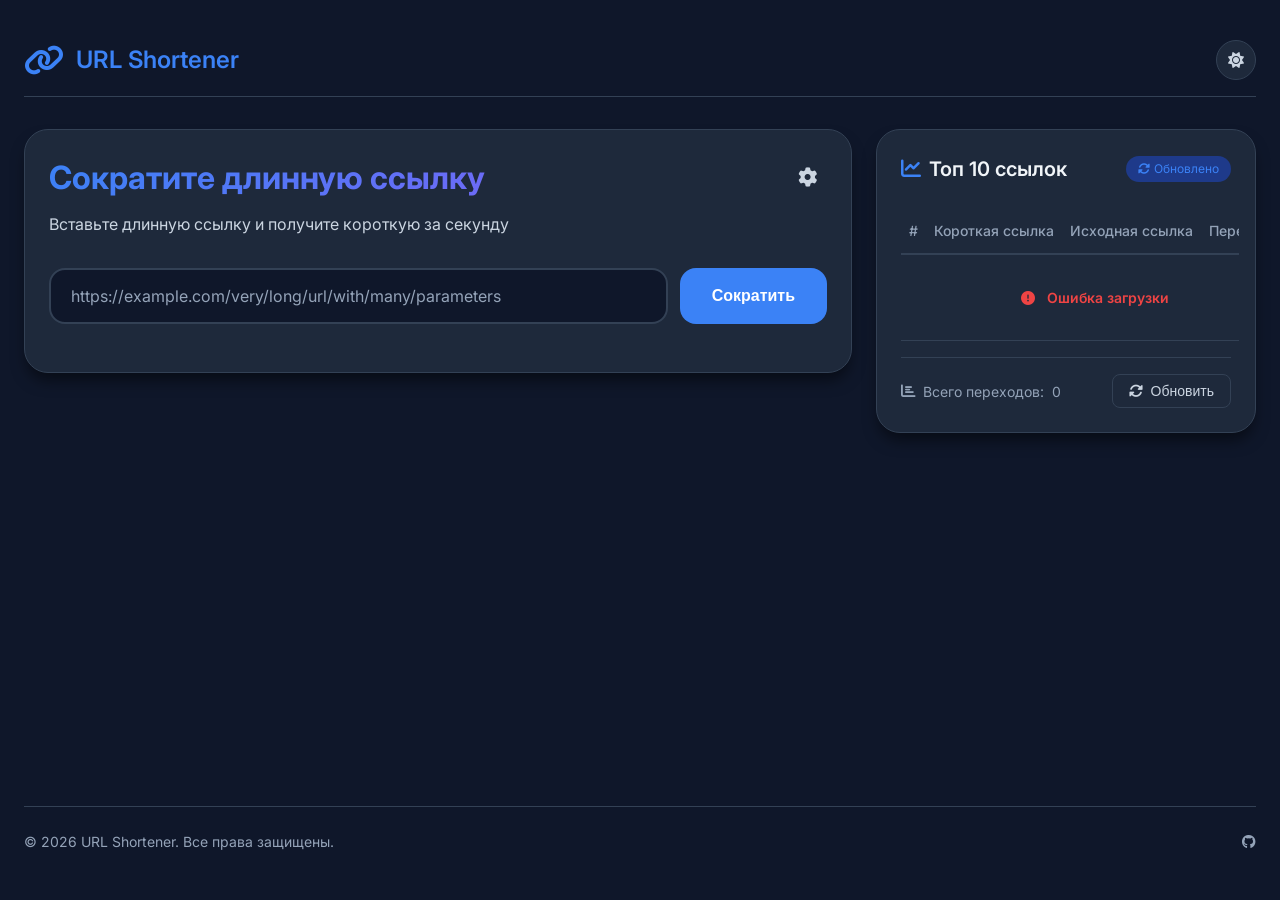
==== frontend/index.html @ e5d87879 "🛠️ The frontend has been added, and it has also been added to docker-compose to run both the fronten" ====
<!DOCTYPE html>
<html lang="ru">
<head>
    <meta charset="UTF-8">
    <meta name="viewport" content="width=device-width, initial-scale=1.0">
    <title>URL-Shortener | Сервис сокращения ссылок</title>
    <link rel="preconnect" href="https://fonts.googleapis.com">
    <link rel="preconnect" href="https://fonts.gstatic.com" crossorigin>
    <link href="https://fonts.googleapis.com/css2?family=Inter:ital,opsz,wght@0,14..32,100..900;1,14..32,100..900&display=swap" rel="stylesheet">
    <link rel="stylesheet" href="https://cdnjs.cloudflare.com/ajax/libs/font-awesome/6.7.2/css/all.min.css">
    <link rel="stylesheet" href="css/style.css">
</head>
<body>
    <div class="container">
        <!-- Header -->
        <header class="header">
            <div class="logo">
                <i class="fas fa-link"></i>
                <span>URL Shortener</span>
            </div>
            <div class="theme-toggle">
                <i class="fas fa-moon"></i>
            </div>
        </header>

        <!-- Main Content -->
        <main class="main">
            <!-- Левая колонка - форма -->
            <div class="left-column">
                <div class="card form-card">
                    <div class="form-header">
                        <h1 class="title">Сократите длинную ссылку</h1>
                        <!-- Кнопка настроек в заголовке -->
                        <button type="button" id="toggleAdvancedBtn" class="settings-icon-btn" title="Дополнительные настройки">
                            <i class="fas fa-cog"></i>
                        </button>
                    </div>
                    
                    <p class="subtitle">Вставьте длинную ссылку и получите короткую за секунду</p>
                    
                    <form id="shortenForm">
                        <div class="input-group">
                            <input 
                                type="url" 
                                id="urlInput" 
                                placeholder="https://example.com/very/long/url/with/many/parameters"
                                required
                            >
                            <button type="submit" id="shortenBtn">
                                <span class="btn-text">Сократить</span>
                                <span class="btn-loader" style="display: none;">
                                    <i class="fas fa-circle-notch fa-spin"></i>
                                </span>
                            </button>
                        </div>

                        <!-- Дополнительные настройки slug (скрыты по умолчанию) -->
                        <div class="advanced-settings" id="advancedSettings" style="display: none;">
                            <div class="slug-settings">
                                <div class="slug-option">
                                    <label for="customSlug">
                                        <i class="fas fa-pencil-alt"></i> Свой вариант ссылки
                                    </label>
                                    <input 
                                        type="text" 
                                        id="customSlug" 
                                        placeholder="например: my-link"
                                        minlength="3"
                                        pattern="[a-zA-Z0-9_-]+"
                                        title="Только латинские буквы, цифры, дефис и подчеркивание"
                                    >
                                    <small class="slug-hint">Минимум 3 символа, только латинские буквы, цифры, дефис и подчеркивание</small>
                                </div>

                                <div class="slug-option">
                                    <label for="slugLength">
                                        <i class="fas fa-ruler"></i> Длина автоматической ссылки
                                    </label>
                                    <div class="length-control">
                                        <input 
                                            type="range" 
                                            id="slugLength" 
                                            min="3" 
                                            max="10" 
                                            value="6"
                                            class="length-slider"
                                        >
                                        <span class="length-value" id="lengthValue">6</span>
                                    </div>
                                    <small class="slug-hint">От 3 до 10 символов</small>
                                </div>
                            </div>
                        </div>
                    </form>

                    <!-- Результат -->
                    <div class="result-card" id="resultCard" style="display: none;">
                        <div class="result-header">
                            <i class="fas fa-check-circle"></i>
                            <span>Готово! Ваша короткая ссылка:</span>
                        </div>
                        <div class="result-content">
                            <div class="short-url-container">
                                <input type="text" id="shortUrl" readonly value="">
                                <button class="copy-btn" id="copyBtn" onclick="copyToClipboard()">
                                    <i class="fas fa-copy"></i>
                                </button>
                            </div>
                            <div class="original-url" id="originalUrl">
                                https://example.com/very/long/urls
                            </div>
                        </div>
                    </div>

                    <!-- Статистика по ссылке (появляется после создания) -->
                    <div class="stats-mini" id="statsMini" style="display: none;">
                        <div class="stat-item">
                            <i class="fas fa-eye"></i>
                            <span class="stat-label">Переходов:</span>
                            <span class="stat-value" id="clickCount">0</span>
                        </div>
                        <div class="stat-item">
                            <i class="fas fa-calendar"></i>
                            <span class="stat-label">Создана:</span>
                            <span class="stat-value" id="createdDate">сегодня</span>
                        </div>
                    </div>
                </div>
            </div>

            <!-- Правая колонка - топ ссылок -->
            <div class="right-column">
                <div class="card top-card">
                    <div class="card-header">
                        <h2><i class="fas fa-chart-line"></i> Топ 10 ссылок</h2>
                        <span class="update-badge" id="updateBadge">
                            <i class="fas fa-sync-alt"></i> Обновлено
                        </span>
                    </div>
                    
                    <div class="table-container">
                        <table class="top-table" id="topLinksTable">
                            <thead>
                                <tr>
                                    <th>#</th>
                                    <th>Короткая ссылка</th>
                                    <th>Исходная ссылка</th>
                                    <th>Переходы</th>
                                </tr>
                            </thead>
                            <tbody id="tableBody">
                                <!-- Данные будут загружаться через JS -->
                                <tr class="loading-row">
                                    <td colspan="4" class="loading-message">
                                        <i class="fas fa-spinner fa-spin"></i> Загрузка...
                                    </td>
                                </tr>
                            </tbody>
                        </table>
                    </div>
                    
                    <div class="card-footer">
                        <span class="total-clicks" id="totalClicks">
                            <i class="fas fa-chart-bar"></i> Всего переходов: <span id="totalClicksValue">0</span>
                        </span>
                        <button class="refresh-btn" id="refreshBtn">
                            <i class="fas fa-sync-alt"></i> Обновить
                        </button>
                    </div>
                </div>
            </div>
        </main>

        <!-- Footer -->
        <footer class="footer">
            <p>© 2026 URL Shortener. Все права защищены.</p>
            <div class="footer-links">
                <a href="https://github.com/kite-house/URL-Shortener"><i class="fab fa-github"></i></a>
            </div>
        </footer>
    </div>

    <div class="toast-container" id="toastContainer"></div>

    <!-- Сначала подключаем API, потом UI -->
    <script src="js/api.js"></script>
    <script src="js/ui.js"></script>
</body>
</html>
---- frontend/css/style.css ----
* {
    margin: 0;
    padding: 0;
    box-sizing: border-box;
}

:root {
    /* Светлая тема (по умолчанию) */
    --bg-primary: #f8fafc;
    --bg-secondary: #ffffff;
    --bg-card: #ffffff;
    --bg-color: #ffffff; /* Добавлен для совместимости */
    --card-bg: #ffffff; /* Добавлен для совместимости */
    --text-primary: #0f172a;
    --text-secondary: #475569;
    --text-muted: #64748b;
    --border-color: #e2e8f0;
    --accent-color: #3b82f6;
    --accent-hover: #2563eb;
    --accent-light: #dbeafe;
    --success-color: #10b981;
    --success-light: #d1fae5;
    --danger-color: #ef4444;
    --danger-light: #fee2e2;
    --hover-color: #f1f5f9; /* Добавлен для совместимости */
    --shadow-sm: 0 1px 2px 0 rgb(0 0 0 / 0.05);
    --shadow-md: 0 4px 6px -1px rgb(0 0 0 / 0.1);
    --shadow-lg: 0 10px 15px -3px rgb(0 0 0 / 0.1);
    --shadow-xl: 0 20px 25px -5px rgb(0 0 0 / 0.1);
    --font-family: 'Inter', -apple-system, BlinkMacSystemFont, 'Segoe UI', Roboto, sans-serif;
}

.dark-theme {
    --bg-primary: #0f172a;
    --bg-secondary: #1e293b;
    --bg-card: #1e293b;
    --bg-color: #1e293b; /* Добавлен для совместимости */
    --card-bg: #1e293b; /* Добавлен для совместимости */
    --text-primary: #f1f5f9;
    --text-secondary: #cbd5e1;
    --text-muted: #94a3b8;
    --border-color: #334155;
    --accent-color: #3b82f6;
    --accent-hover: #60a5fa;
    --accent-light: #1e3a8a;
    --hover-color: #2d3a4f; /* Добавлен для совместимости */
    --shadow-lg: 0 10px 15px -3px rgb(0 0 0 / 0.5);
}

body {
    font-family: var(--font-family);
    background-color: var(--bg-primary);
    color: var(--text-primary);
    line-height: 1.5;
    transition: background-color 0.3s, color 0.3s;
    min-height: 100vh;
    display: flex;
    flex-direction: column;
}

.container {
    max-width: 1400px;
    margin: 0 auto;
    padding: 1.5rem;
    width: 100%;
    flex: 1;
    display: flex;
    flex-direction: column;
}

/* Header */
.header {
    display: flex;
    justify-content: space-between;
    align-items: center;
    padding: 1rem 0;
    margin-bottom: 2rem;
    border-bottom: 1px solid var(--border-color);
}

.logo {
    display: flex;
    align-items: center;
    gap: 0.75rem;
    font-size: 1.5rem;
    font-weight: 600;
    color: var(--accent-color);
}

.logo i {
    font-size: 2rem;
}

.theme-toggle {
    width: 40px;
    height: 40px;
    display: flex;
    align-items: center;
    justify-content: center;
    background: var(--bg-card);
    border: 1px solid var(--border-color);
    border-radius: 50%;
    cursor: pointer;
    transition: all 0.3s;
    color: var(--text-secondary);
}

.theme-toggle:hover {
    background: var(--accent-light);
    color: var(--accent-color);
    transform: rotate(15deg);
}

/* Main Layout */
.main {
    display: grid;
    grid-template-columns: 1fr 380px;
    gap: 1.5rem;
    flex: 1;
}

/* Cards */
.card {
    background: var(--bg-card);
    border: 1px solid var(--border-color);
    border-radius: 24px;
    padding: 1.5rem;
    box-shadow: var(--shadow-lg);
    transition: transform 0.3s, box-shadow 0.3s;
}

.card:hover {
    box-shadow: var(--shadow-xl);
}

/* Form Card */
.form-card {
    height: fit-content;
}

.form-header {
    display: flex;
    align-items: center;
    justify-content: space-between;
    margin-bottom: 10px;
}

.title {
    font-size: 2rem;
    font-weight: 700;
    margin-bottom: 0.5rem;
    background: linear-gradient(135deg, var(--accent-color), #8b5cf6);
    -webkit-background-clip: text;
    -webkit-text-fill-color: transparent;
    background-clip: text;
}

.form-header .title {
    margin-bottom: 0;
    flex: 1;
}

.subtitle {
    color: var(--text-secondary);
    margin-bottom: 2rem;
    font-size: 1rem;
}

/* Input Group */
.input-group {
    display: flex;
    gap: 0.75rem;
    margin-bottom: 1.5rem;
    flex-wrap: wrap;
}

.input-group input {
    flex: 1;
    min-width: 250px;
    padding: 1rem 1.25rem;
    border: 2px solid var(--border-color);
    border-radius: 16px;
    font-size: 1rem;
    font-family: inherit;
    background: var(--bg-primary);
    color: var(--text-primary);
    transition: all 0.3s;
}

.input-group input:focus {
    outline: none;
    border-color: var(--accent-color);
    box-shadow: 0 0 0 4px var(--accent-light);
}

.input-group input::placeholder {
    color: var(--text-muted);
}

#shortenBtn {
    padding: 1rem 2rem;
    background: var(--accent-color);
    color: white;
    border: none;
    border-radius: 16px;
    font-size: 1rem;
    font-weight: 600;
    cursor: pointer;
    transition: all 0.3s;
    display: flex;
    align-items: center;
    justify-content: center;
    gap: 0.5rem;
    min-width: 140px;
    position: relative;
    overflow: hidden;
}

#shortenBtn:hover {
    background: var(--accent-hover);
    transform: translateY(-2px);
    box-shadow: var(--shadow-md);
}

#shortenBtn:active {
    transform: translateY(0);
}

#shortenBtn:disabled {
    opacity: 0.7;
    cursor: not-allowed;
}

/* Result Card */
.result-card {
    margin-top: 1.5rem;
    padding: 1.5rem;
    background: var(--accent-light);
    border-radius: 20px;
    animation: slideDown 0.5s ease;
}

.result-header {
    display: flex;
    align-items: center;
    gap: 0.5rem;
    color: var(--success-color);
    font-weight: 500;
    margin-bottom: 1rem;
}

.result-header i {
    font-size: 1.25rem;
}

.short-url-container {
    display: flex;
    align-items: center;
    background: var(--bg-card);
    border-radius: 12px;
    border: 1px solid var(--border-color);
    overflow: hidden;
    margin-bottom: 0.75rem;
}

.short-url-container input {
    flex: 1;
    padding: 0.75rem 1rem;
    border: none;
    background: transparent;
    color: var(--text-primary);
    font-size: 1rem;
    font-family: inherit;
}

.short-url-container input:focus {
    outline: none;
}

.copy-btn {
    padding: 0.75rem 1.25rem;
    background: transparent;
    border: none;
    border-left: 1px solid var(--border-color);
    cursor: pointer;
    color: var(--accent-color);
    transition: all 0.3s;
}

.copy-btn:hover {
    background: var(--accent-color);
    color: white;
}

.original-url {
    font-size: 0.875rem;
    color: var(--text-muted);
    white-space: nowrap;
    overflow: hidden;
    text-overflow: ellipsis;
    padding: 0.5rem;
}

/* Mini Stats */
.stats-mini {
    display: flex;
    gap: 1.5rem;
    margin-top: 1rem;
    padding-top: 1rem;
    border-top: 1px solid var(--border-color);
}

.stat-item {
    display: flex;
    align-items: center;
    gap: 0.5rem;
    color: var(--text-secondary);
    font-size: 0.875rem;
}

.stat-item i {
    color: var(--accent-color);
}

.stat-value {
    font-weight: 600;
    color: var(--text-primary);
}

/* Top Card */
.top-card {
    position: sticky;
    top: 1.5rem;
    height: fit-content;
}

.card-header {
    display: flex;
    justify-content: space-between;
    align-items: center;
    margin-bottom: 1.5rem;
}

.card-header h2 {
    font-size: 1.25rem;
    font-weight: 600;
    display: flex;
    align-items: center;
    gap: 0.5rem;
    color: var(--text-primary);
}

.card-header h2 i {
    color: var(--accent-color);
}

.update-badge {
    font-size: 0.75rem;
    padding: 0.25rem 0.75rem;
    background: var(--accent-light);
    color: var(--accent-color);
    border-radius: 999px;
    display: flex;
    align-items: center;
    gap: 0.25rem;
}

/* Table */
.table-container {
    overflow-x: auto;
    margin: 0 -0.5rem;
    padding: 0 0.5rem;
}

.top-table {
    width: 100%;
    border-collapse: collapse;
    font-size: 0.875rem;
}

.top-table th {
    text-align: left;
    padding: 0.75rem 0.5rem;
    color: var(--text-muted);
    font-weight: 500;
    border-bottom: 2px solid var(--border-color);
    white-space: nowrap;
}

.top-table td {
    padding: 0.75rem 0.5rem;
    border-bottom: 1px solid var(--border-color);
    color: var(--text-secondary);
    white-space: nowrap;
}

.top-table tr:hover td {
    background: var(--bg-primary);
}

.top-table td:first-child {
    font-weight: 600;
    color: var(--accent-color);
}

.top-table td:nth-child(2) {
    max-width: 120px;
    overflow: hidden;
    text-overflow: ellipsis;
}

.top-table td:nth-child(3) {
    max-width: 150px;
    overflow: hidden;
    text-overflow: ellipsis;
}

.top-table td:last-child {
    font-weight: 600;
    text-align: center;
}

/* Card Footer */
.card-footer {
    display: flex;
    justify-content: space-between;
    align-items: center;
    margin-top: 1rem;
    padding-top: 1rem;
    border-top: 1px solid var(--border-color);
}

.total-clicks {
    font-size: 0.875rem;
    color: var(--text-muted);
    display: flex;
    align-items: center;
    gap: 0.5rem;
}

.refresh-btn {
    padding: 0.5rem 1rem;
    background: transparent;
    border: 1px solid var(--border-color);
    border-radius: 8px;
    color: var(--text-secondary);
    cursor: pointer;
    transition: all 0.3s;
    display: flex;
    align-items: center;
    gap: 0.5rem;
    font-size: 0.875rem;
}

.refresh-btn:hover {
    background: var(--accent-light);
    color: var(--accent-color);
    border-color: var(--accent-color);
}

/* Footer */
.footer {
    margin-top: 3rem;
    padding: 1.5rem 0;
    border-top: 1px solid var(--border-color);
    display: flex;
    justify-content: space-between;
    align-items: center;
    color: var(--text-muted);
    font-size: 0.875rem;
}

.footer-links {
    display: flex;
    gap: 1.5rem;
}

.footer-links a {
    color: var(--text-muted);
    transition: color 0.3s;
}

.footer-links a:hover {
    color: var(--accent-color);
}

/* Toast Notifications */
.toast-container {
    position: fixed;
    bottom: 2rem;
    right: 2rem;
    z-index: 1000;
    display: flex;
    flex-direction: column;
    gap: 0.75rem;
}

.toast {
    padding: 1rem 1.5rem;
    background: var(--bg-card);
    border-left: 4px solid var(--success-color);
    border-radius: 12px;
    box-shadow: var(--shadow-lg);
    display: flex;
    align-items: center;
    gap: 1rem;
    animation: slideIn 0.3s ease;
    color: var(--text-primary);
    border: 1px solid var(--border-color);
}

.toast.error {
    border-left-color: var(--danger-color);
}

.toast i {
    font-size: 1.25rem;
}

.toast.success i {
    color: var(--success-color);
}

.toast.error i {
    color: var(--danger-color);
}

/* Loading States */
.loading-message {
    text-align: center;
    padding: 2rem !important;
    color: var(--text-muted);
}

.loading-message i {
    margin-right: 0.5rem;
}

/* Кнопка настроек в виде иконки сбоку */
.settings-icon-btn {
    background: none;
    border: none;
    color: var(--text-secondary);
    font-size: 1.2rem;
    cursor: pointer;
    padding: 8px;
    border-radius: 50%;
    width: 40px;
    height: 40px;
    display: flex;
    align-items: center;
    justify-content: center;
    transition: all 0.3s ease;
    margin-left: 10px;
    -webkit-appearance: none;
    -moz-appearance: none;
    appearance: none;
}

.settings-icon-btn:hover {
    background: var(--hover-color);
    color: var(--accent-color);
    transform: rotate(30deg);
}

.settings-icon-btn.active {
    color: var(--accent-color);
    background: var(--hover-color);
}

.settings-icon-btn i {
    transition: transform 0.3s ease;
}

/* Стили для дополнительных настроек */
.slug-settings {
    padding: 15px;
    background: var(--card-bg);
    border-radius: 12px;
    border: 1px solid var(--border-color);
    margin-top: 15px;
}

.slug-option {
    margin-bottom: 15px;
}

.slug-option:last-child {
    margin-bottom: 0;
}

.slug-option label {
    display: block;
    margin-bottom: 8px;
    color: var(--text-secondary);
    font-size: 0.9rem;
}

.slug-option label i {
    margin-right: 6px;
    color: var(--accent-color);
}

.slug-option input[type="text"] {
    width: 100%;
    padding: 10px 12px;
    border: 2px solid var(--border-color);
    border-radius: 8px;
    background: var(--bg-color);
    color: var(--text-primary);
    font-size: 0.95rem;
    transition: all 0.3s ease;
    -webkit-appearance: none;
    -moz-appearance: none;
    appearance: none;
}

.slug-option input[type="text"]:focus {
    border-color: var(--accent-color);
    outline: none;
}

.slug-option input[type="text"].invalid {
    border-color: var(--danger-color);
}

.length-control {
    display: flex;
    align-items: center;
    gap: 15px;
}

.length-slider {
    flex: 1;
    height: 6px;
    -webkit-appearance: none;
    -moz-appearance: none;
    appearance: none;
    background: var(--border-color);
    border-radius: 3px;
    outline: none;
}

.length-slider::-webkit-slider-thumb {
    -webkit-appearance: none;
    appearance: none;
    width: 18px;
    height: 18px;
    background: var(--accent-color);
    border-radius: 50%;
    cursor: pointer;
    transition: all 0.2s ease;
}

.length-slider::-moz-range-thumb {
    width: 18px;
    height: 18px;
    background: var(--accent-color);
    border-radius: 50%;
    cursor: pointer;
    transition: all 0.2s ease;
    border: none;
}

.length-slider::-webkit-slider-thumb:hover {
    transform: scale(1.2);
}

.length-slider::-moz-range-thumb:hover {
    transform: scale(1.2);
}

.length-value {
    min-width: 30px;
    text-align: center;
    font-weight: 600;
    color: var(--accent-color);
    background: var(--bg-color);
    padding: 4px 8px;
    border-radius: 6px;
    border: 1px solid var(--border-color);
}

.slug-hint {
    display: block;
    margin-top: 5px;
    color: var(--text-secondary);
    font-size: 0.8rem;
    opacity: 0.8;
}

/* Стили для заблокированного слайдера */
.length-slider.disabled {
    opacity: 0.5;
    cursor: not-allowed;
    pointer-events: none;
}

.length-slider.disabled::-webkit-slider-thumb {
    cursor: not-allowed;
    background: var(--text-secondary);
}

.length-slider.disabled::-moz-range-thumb {
    cursor: not-allowed;
    background: var(--text-secondary);
}

.length-value.disabled {
    opacity: 0.5;
    background: var(--border-color);
    color: var(--text-secondary);
}

/* Анимация для появления настроек */
.advanced-settings {
    animation: slideDown 0.3s ease;
}

@keyframes slideDown {
    from {
        opacity: 0;
        transform: translateY(-10px);
    }
    to {
        opacity: 1;
        transform: translateY(0);
    }
}

@keyframes slideIn {
    from {
        opacity: 0;
        transform: translateX(100px);
    }
    to {
        opacity: 1;
        transform: translateX(0);
    }
}

/* Responsive Design */
@media (max-width: 968px) {
    .main {
        grid-template-columns: 1fr;
    }
    
    .right-column {
        order: -1;
    }
    
    .top-card {
        position: static;
    }
    
    .title {
        font-size: 1.75rem;
    }
}

@media (max-width: 640px) {
    .container {
        padding: 1rem;
    }
    
    .input-group {
        flex-direction: column;
    }
    
    #shortenBtn {
        width: 100%;
    }
    
    .stats-mini {
        flex-direction: column;
        gap: 0.75rem;
    }
    
    .footer {
        flex-direction: column;
        gap: 1rem;
        text-align: center;
    }
    
    .slug-settings {
        padding: 12px;
    }
    
    .length-control {
        flex-wrap: wrap;
    }
    
    .length-slider {
        width: 100%;
    }
    
    .settings-icon-btn {
        width: 36px;
        height: 36px;
        font-size: 1rem;
    }
}
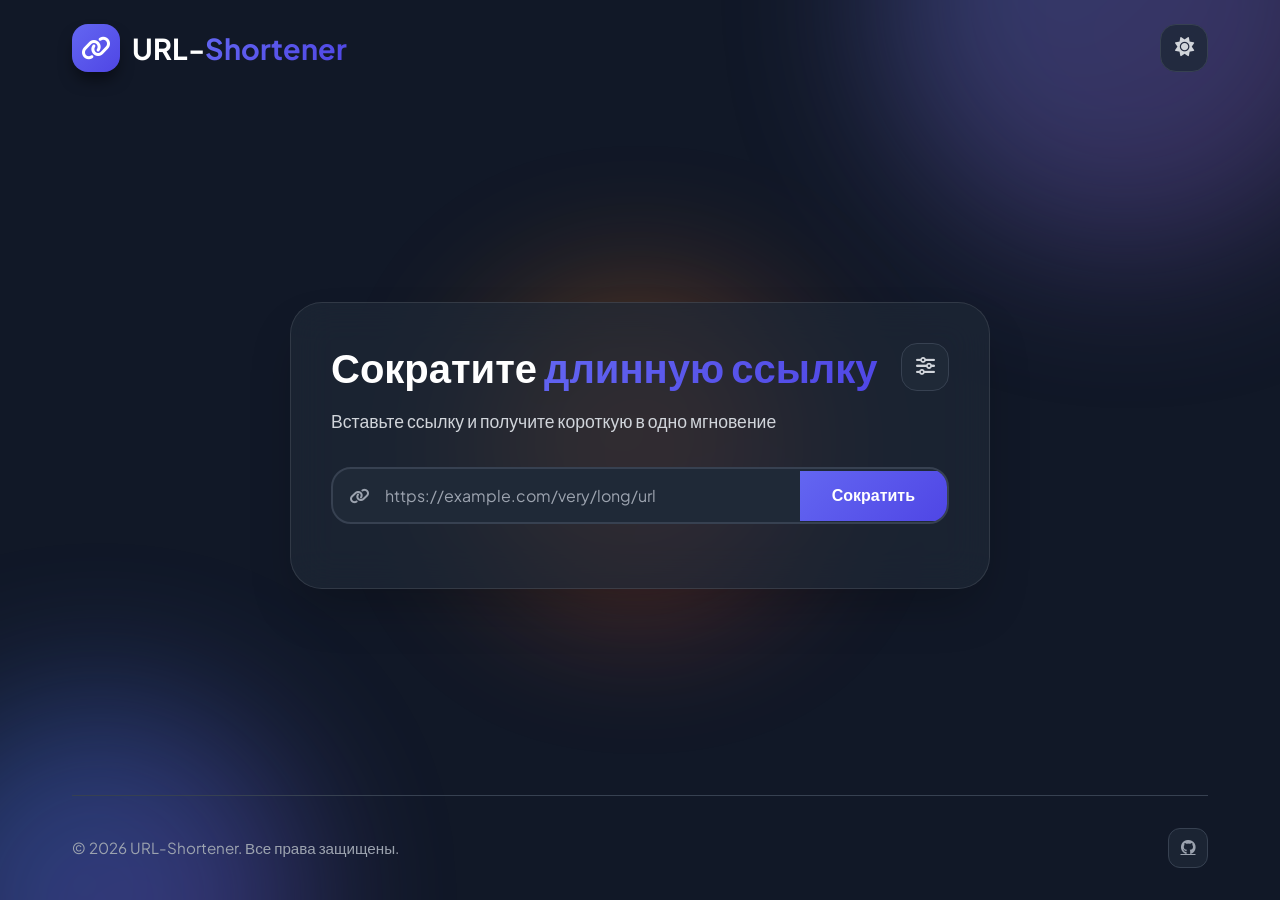
==== commit c8b71f58: "👨‍🎨 Full frontend redesign" ====
--- a/frontend/index.html
+++ b/frontend/index.html
@@ -6,17 +6,26 @@
     <title>URL-Shortener | Сервис сокращения ссылок</title>
     <link rel="preconnect" href="https://fonts.googleapis.com">
     <link rel="preconnect" href="https://fonts.gstatic.com" crossorigin>
-    <link href="https://fonts.googleapis.com/css2?family=Inter:ital,opsz,wght@0,14..32,100..900;1,14..32,100..900&display=swap" rel="stylesheet">
+    <link href="https://fonts.googleapis.com/css2?family=Plus+Jakarta+Sans:wght@300;400;500;600;700;800&display=swap" rel="stylesheet">
     <link rel="stylesheet" href="https://cdnjs.cloudflare.com/ajax/libs/font-awesome/6.7.2/css/all.min.css">
     <link rel="stylesheet" href="css/style.css">
 </head>
 <body>
-    <div class="container">
+    <!-- Анимированный фон -->
+    <div class="gradient-bg">
+        <div class="gradient-orb orb-1"></div>
+        <div class="gradient-orb orb-2"></div>
+        <div class="gradient-orb orb-3"></div>
+    </div>
+
+    <div class="wrapper">
         <!-- Header -->
         <header class="header">
             <div class="logo">
-                <i class="fas fa-link"></i>
-                <span>URL Shortener</span>
+                <div class="logo-icon">
+                    <i class="fas fa-link"></i>
+                </div>
+                <span class="logo-text">URL-<span class="logo-highlight">Shortener</span></span>
             </div>
             <div class="theme-toggle">
                 <i class="fas fa-moon"></i>
@@ -24,70 +33,86 @@
         </header>
 
         <!-- Main Content -->
-        <main class="main">
-            <!-- Левая колонка - форма -->
-            <div class="left-column">
-                <div class="card form-card">
+        <main class="main-centered">
+            <div class="content-wrapper">
+                <div class="card form-card glass-effect">
                     <div class="form-header">
-                        <h1 class="title">Сократите длинную ссылку</h1>
-                        <!-- Кнопка настроек в заголовке -->
-                        <button type="button" id="toggleAdvancedBtn" class="settings-icon-btn" title="Дополнительные настройки">
-                            <i class="fas fa-cog"></i>
+                        <h1 class="title">
+                            Сократите <span class="title-gradient">длинную ссылку</span>
+                        </h1>
+                        <!-- Кнопка настроек -->
+                        <button type="button" id="toggleAdvancedBtn" class="settings-btn" title="Дополнительные настройки">
+                            <i class="fas fa-sliders-h"></i>
                         </button>
                     </div>
                     
-                    <p class="subtitle">Вставьте длинную ссылку и получите короткую за секунду</p>
+                    <p class="subtitle">Вставьте ссылку и получите короткую в одно мгновение</p>
                     
                     <form id="shortenForm">
-                        <div class="input-group">
-                            <input 
-                                type="url" 
-                                id="urlInput" 
-                                placeholder="https://example.com/very/long/url/with/many/parameters"
-                                required
-                            >
-                            <button type="submit" id="shortenBtn">
-                                <span class="btn-text">Сократить</span>
-                                <span class="btn-loader" style="display: none;">
-                                    <i class="fas fa-circle-notch fa-spin"></i>
-                                </span>
-                            </button>
+                        <div class="input-wrapper">
+                            <div class="input-group">
+                                <i class="fas fa-link input-icon"></i>
+                                <input 
+                                    type="url" 
+                                    id="urlInput" 
+                                    placeholder="https://example.com/very/long/url"
+                                    required
+                                >
+                                <button type="submit" id="shortenBtn" class="btn-primary">
+                                    <span class="btn-text">Сократить</span>
+                                    <span class="btn-loader" style="display: none;">
+                                        <i class="fas fa-circle-notch fa-spin"></i>
+                                    </span>
+                                </button>
+                            </div>
                         </div>
 
-                        <!-- Дополнительные настройки slug (скрыты по умолчанию) -->
+                        <!-- Дополнительные настройки -->
                         <div class="advanced-settings" id="advancedSettings" style="display: none;">
-                            <div class="slug-settings">
-                                <div class="slug-option">
-                                    <label for="customSlug">
-                                        <i class="fas fa-pencil-alt"></i> Свой вариант ссылки
-                                    </label>
-                                    <input 
-                                        type="text" 
-                                        id="customSlug" 
-                                        placeholder="например: my-link"
-                                        minlength="3"
-                                        pattern="[a-zA-Z0-9_-]+"
-                                        title="Только латинские буквы, цифры, дефис и подчеркивание"
-                                    >
-                                    <small class="slug-hint">Минимум 3 символа, только латинские буквы, цифры, дефис и подчеркивание</small>
+                            <div class="settings-panel">
+                                <div class="settings-header">
+                                    <i class="fas fa-cog"></i>
+                                    <span>Дополнительные параметры</span>
                                 </div>
+                                <div class="settings-content">
+                                    <div class="setting-item">
+                                        <label for="customSlug" class="setting-label">
+                                            <i class="fas fa-pencil-alt"></i>
+                                            <span>Свой вариант ссылки</span>
+                                        </label>
+                                        <div class="setting-input-wrapper">
+                                            <span class="input-prefix">/</span>
+                                            <input 
+                                                type="text" 
+                                                id="customSlug" 
+                                                placeholder="my-custom-link"
+                                                class="setting-input"
+                                            >
+                                        </div>
+                                        <small class="setting-hint">Только латинские буквы, цифры, дефис и подчеркивание</small>
+                                    </div>
 
-                                <div class="slug-option">
-                                    <label for="slugLength">
-                                        <i class="fas fa-ruler"></i> Длина автоматической ссылки
-                                    </label>
-                                    <div class="length-control">
-                                        <input 
-                                            type="range" 
-                                            id="slugLength" 
-                                            min="3" 
-                                            max="10" 
-                                            value="6"
-                                            class="length-slider"
-                                        >
-                                        <span class="length-value" id="lengthValue">6</span>
+                                    <div class="setting-item">
+                                        <label for="slugLength" class="setting-label">
+                                            <i class="fas fa-ruler"></i>
+                                            <span>Длина ссылки: <span id="lengthValue">6</span> символов</span>
+                                        </label>
+                                        <div class="slider-container">
+                                            <input 
+                                                type="range" 
+                                                id="slugLength" 
+                                                min="3" 
+                                                max="10" 
+                                                value="6"
+                                                class="slider"
+                                            >
+                                            <div class="slider-markers">
+                                                <span>3</span>
+                                                <span>6</span>
+                                                <span>10</span>
+                                            </div>
+                                        </div>
                                     </div>
-                                    <small class="slug-hint">От 3 до 10 символов</small>
                                 </div>
                             </div>
                         </div>
@@ -96,76 +121,43 @@
                     <!-- Результат -->
                     <div class="result-card" id="resultCard" style="display: none;">
                         <div class="result-header">
-                            <i class="fas fa-check-circle"></i>
+                            <div class="result-icon">
+                                <i class="fas fa-check-circle"></i>
+                            </div>
                             <span>Готово! Ваша короткая ссылка:</span>
                         </div>
                         <div class="result-content">
-                            <div class="short-url-container">
+                            <div class="url-display">
                                 <input type="text" id="shortUrl" readonly value="">
                                 <button class="copy-btn" id="copyBtn" onclick="copyToClipboard()">
                                     <i class="fas fa-copy"></i>
+                                    <span>Копировать</span>
                                 </button>
                             </div>
                             <div class="original-url" id="originalUrl">
-                                https://example.com/very/long/urls
+                                <i class="fas fa-link"></i>
+                                <span>https://example.com/very/long/urls</span>
                             </div>
                         </div>
-                    </div>
 
-                    <!-- Статистика по ссылке (появляется после создания) -->
-                    <div class="stats-mini" id="statsMini" style="display: none;">
-                        <div class="stat-item">
-                            <i class="fas fa-eye"></i>
-                            <span class="stat-label">Переходов:</span>
-                            <span class="stat-value" id="clickCount">0</span>
+                        <!-- Статистика -->
+                        <div class="stats-mini" id="statsMini" style="display: none;">
+                            <div class="stat-item">
+                                <i class="fas fa-eye"></i>
+                                <div class="stat-info">
+                                    <span class="stat-label">Переходов</span>
+                                    <span class="stat-value" id="clickCount">0</span>
+                                </div>
+                            </div>
+                            <div class="stat-divider"></div>
+                            <div class="stat-item">
+                                <i class="fas fa-calendar"></i>
+                                <div class="stat-info">
+                                    <span class="stat-label">Создана</span>
+                                    <span class="stat-value" id="createdDate">сегодня</span>
+                                </div>
+                            </div>
                         </div>
-                        <div class="stat-item">
-                            <i class="fas fa-calendar"></i>
-                            <span class="stat-label">Создана:</span>
-                            <span class="stat-value" id="createdDate">сегодня</span>
-                        </div>
-                    </div>
-                </div>
-            </div>
-
-            <!-- Правая колонка - топ ссылок -->
-            <div class="right-column">
-                <div class="card top-card">
-                    <div class="card-header">
-                        <h2><i class="fas fa-chart-line"></i> Топ 10 ссылок</h2>
-                        <span class="update-badge" id="updateBadge">
-                            <i class="fas fa-sync-alt"></i> Обновлено
-                        </span>
-                    </div>
-                    
-                    <div class="table-container">
-                        <table class="top-table" id="topLinksTable">
-                            <thead>
-                                <tr>
-                                    <th>#</th>
-                                    <th>Короткая ссылка</th>
-                                    <th>Исходная ссылка</th>
-                                    <th>Переходы</th>
-                                </tr>
-                            </thead>
-                            <tbody id="tableBody">
-                                <!-- Данные будут загружаться через JS -->
-                                <tr class="loading-row">
-                                    <td colspan="4" class="loading-message">
-                                        <i class="fas fa-spinner fa-spin"></i> Загрузка...
-                                    </td>
-                                </tr>
-                            </tbody>
-                        </table>
-                    </div>
-                    
-                    <div class="card-footer">
-                        <span class="total-clicks" id="totalClicks">
-                            <i class="fas fa-chart-bar"></i> Всего переходов: <span id="totalClicksValue">0</span>
-                        </span>
-                        <button class="refresh-btn" id="refreshBtn">
-                            <i class="fas fa-sync-alt"></i> Обновить
-                        </button>
                     </div>
                 </div>
             </div>
@@ -173,16 +165,15 @@
 
         <!-- Footer -->
         <footer class="footer">
-            <p>© 2026 URL Shortener. Все права защищены.</p>
+            <p>© 2026 URL-Shortener. Все права защищены.</p>
             <div class="footer-links">
-                <a href="https://github.com/kite-house/URL-Shortener"><i class="fab fa-github"></i></a>
+                <a href="https://github.com/kite-house/URL-Shortener" class="footer-link"><i class="fab fa-github"></i></a>
             </div>
         </footer>
     </div>
 
     <div class="toast-container" id="toastContainer"></div>
 
-    <!-- Сначала подключаем API, потом UI -->
     <script src="js/api.js"></script>
     <script src="js/ui.js"></script>
 </body>
--- a/frontend/css/style.css
+++ b/frontend/css/style.css
@@ -5,67 +5,142 @@
 }
 
 :root {
-    /* Светлая тема (по умолчанию) */
-    --bg-primary: #f8fafc;
-    --bg-secondary: #ffffff;
-    --bg-card: #ffffff;
-    --bg-color: #ffffff; /* Добавлен для совместимости */
-    --card-bg: #ffffff; /* Добавлен для совместимости */
-    --text-primary: #0f172a;
-    --text-secondary: #475569;
-    --text-muted: #64748b;
-    --border-color: #e2e8f0;
-    --accent-color: #3b82f6;
-    --accent-hover: #2563eb;
-    --accent-light: #dbeafe;
+    /* Основные цвета */
+    --primary-50: #eef2ff;
+    --primary-100: #e0e7ff;
+    --primary-200: #c7d2fe;
+    --primary-300: #a5b4fc;
+    --primary-400: #818cf8;
+    --primary-500: #6366f1;
+    --primary-600: #4f46e5;
+    --primary-700: #4338ca;
+    --primary-800: #3730a3;
+    --primary-900: #312e81;
+    
+    /* Нейтральные цвета */
+    --gray-50: #f9fafb;
+    --gray-100: #f3f4f6;
+    --gray-200: #e5e7eb;
+    --gray-300: #d1d5db;
+    --gray-400: #9ca3af;
+    --gray-500: #6b7280;
+    --gray-600: #4b5563;
+    --gray-700: #374151;
+    --gray-800: #1f2937;
+    --gray-900: #111827;
+    
+    /* Светлая тема */
+    --bg-primary: #ffffff;
+    --bg-secondary: var(--gray-50);
+    --bg-card: rgba(255, 255, 255, 0.8);
+    --text-primary: var(--gray-900);
+    --text-secondary: var(--gray-600);
+    --text-muted: var(--gray-500);
+    --border-color: var(--gray-200);
+    --accent-color: var(--primary-600);
+    --accent-hover: var(--primary-700);
+    --accent-light: var(--primary-50);
     --success-color: #10b981;
-    --success-light: #d1fae5;
     --danger-color: #ef4444;
-    --danger-light: #fee2e2;
-    --hover-color: #f1f5f9; /* Добавлен для совместимости */
     --shadow-sm: 0 1px 2px 0 rgb(0 0 0 / 0.05);
     --shadow-md: 0 4px 6px -1px rgb(0 0 0 / 0.1);
     --shadow-lg: 0 10px 15px -3px rgb(0 0 0 / 0.1);
     --shadow-xl: 0 20px 25px -5px rgb(0 0 0 / 0.1);
-    --font-family: 'Inter', -apple-system, BlinkMacSystemFont, 'Segoe UI', Roboto, sans-serif;
+    --shadow-2xl: 0 25px 50px -12px rgb(0 0 0 / 0.25);
+    
+    /* Анимации */
+    --transition-fast: 150ms cubic-bezier(0.4, 0, 0.2, 1);
+    --transition-base: 300ms cubic-bezier(0.4, 0, 0.2, 1);
+    --transition-slow: 500ms cubic-bezier(0.4, 0, 0.2, 1);
 }
 
 .dark-theme {
-    --bg-primary: #0f172a;
-    --bg-secondary: #1e293b;
-    --bg-card: #1e293b;
-    --bg-color: #1e293b; /* Добавлен для совместимости */
-    --card-bg: #1e293b; /* Добавлен для совместимости */
-    --text-primary: #f1f5f9;
-    --text-secondary: #cbd5e1;
-    --text-muted: #94a3b8;
-    --border-color: #334155;
-    --accent-color: #3b82f6;
-    --accent-hover: #60a5fa;
-    --accent-light: #1e3a8a;
-    --hover-color: #2d3a4f; /* Добавлен для совместимости */
+    --bg-primary: var(--gray-900);
+    --bg-secondary: var(--gray-800);
+    --bg-card: rgba(31, 41, 55, 0.8);
+    --text-primary: #ffffff;
+    --text-secondary: var(--gray-300);
+    --text-muted: var(--gray-400);
+    --border-color: var(--gray-700);
+    --accent-color: var(--primary-400);
+    --accent-hover: var(--primary-300);
+    --accent-light: rgba(79, 70, 229, 0.2);
     --shadow-lg: 0 10px 15px -3px rgb(0 0 0 / 0.5);
 }
 
 body {
-    font-family: var(--font-family);
+    font-family: 'Plus Jakarta Sans', sans-serif;
     background-color: var(--bg-primary);
     color: var(--text-primary);
-    line-height: 1.5;
-    transition: background-color 0.3s, color 0.3s;
+    line-height: 1.6;
+    transition: background-color var(--transition-base), color var(--transition-base);
     min-height: 100vh;
+    position: relative;
+    overflow-x: hidden;
+}
+
+/* Анимированный градиентный фон */
+.gradient-bg {
+    position: fixed;
+    top: 0;
+    left: 0;
+    width: 100%;
+    height: 100%;
+    z-index: -1;
+    overflow: hidden;
+}
+
+.gradient-orb {
+    position: absolute;
+    border-radius: 50%;
+    filter: blur(80px);
+    opacity: 0.4;
+    animation: float 20s ease-in-out infinite;
+}
+
+.orb-1 {
+    width: 500px;
+    height: 500px;
+    background: linear-gradient(135deg, #667eea 0%, #764ba2 100%);
+    top: -250px;
+    right: -100px;
+    animation-delay: 0s;
+}
+
+.orb-2 {
+    width: 400px;
+    height: 400px;
+    background: linear-gradient(135deg, #3b82f6 0%, #8b5cf6 100%);
+    bottom: -200px;
+    left: -100px;
+    animation-delay: -5s;
+}
+
+.orb-3 {
+    width: 300px;
+    height: 300px;
+    background: linear-gradient(135deg, #f59e0b 0%, #ef4444 100%);
+    top: 50%;
+    left: 50%;
+    transform: translate(-50%, -50%);
+    animation-delay: -10s;
+}
+
+@keyframes float {
+    0%, 100% { transform: translate(0, 0) scale(1); }
+    33% { transform: translate(30px, -30px) scale(1.1); }
+    66% { transform: translate(-20px, 20px) scale(0.9); }
+}
+
+.wrapper {
+    max-width: 1200px;
+    margin: 0 auto;
+    padding: 0 2rem;
+    min-height: 100vh;
     display: flex;
     flex-direction: column;
-}
-
-.container {
-    max-width: 1400px;
-    margin: 0 auto;
-    padding: 1.5rem;
-    width: 100%;
-    flex: 1;
-    display: flex;
-    flex-direction: column;
+    position: relative;
+    z-index: 1;
 }
 
 /* Header */
@@ -73,253 +148,492 @@
     display: flex;
     justify-content: space-between;
     align-items: center;
-    padding: 1rem 0;
-    margin-bottom: 2rem;
-    border-bottom: 1px solid var(--border-color);
+    padding: 1.5rem 0;
 }
 
 .logo {
     display: flex;
     align-items: center;
     gap: 0.75rem;
+}
+
+.logo-icon {
+    width: 48px;
+    height: 48px;
+    background: linear-gradient(135deg, var(--primary-500), var(--primary-600));
+    border-radius: 16px;
+    display: flex;
+    align-items: center;
+    justify-content: center;
+    color: white;
     font-size: 1.5rem;
-    font-weight: 600;
-    color: var(--accent-color);
-}
-
-.logo i {
-    font-size: 2rem;
+    box-shadow: var(--shadow-lg);
+    transform: rotate(0deg);
+    transition: transform var(--transition-base);
+}
+
+.logo:hover .logo-icon {
+    transform: rotate(10deg) scale(1.1);
+}
+
+.logo-text {
+    font-size: 1.8rem;
+    font-weight: 700;
+    color: var(--text-primary);
+}
+
+.logo-highlight {
+    background: linear-gradient(135deg, var(--primary-500), var(--primary-600));
+    -webkit-background-clip: text;
+    -webkit-text-fill-color: transparent;
+    background-clip: text;
 }
 
 .theme-toggle {
-    width: 40px;
-    height: 40px;
+    width: 48px;
+    height: 48px;
     display: flex;
     align-items: center;
     justify-content: center;
     background: var(--bg-card);
     border: 1px solid var(--border-color);
-    border-radius: 50%;
+    border-radius: 16px;
     cursor: pointer;
-    transition: all 0.3s;
+    transition: all var(--transition-base);
     color: var(--text-secondary);
+    backdrop-filter: blur(10px);
+    font-size: 1.2rem;
 }
 
 .theme-toggle:hover {
     background: var(--accent-light);
     color: var(--accent-color);
-    transform: rotate(15deg);
-}
-
-/* Main Layout */
-.main {
-    display: grid;
-    grid-template-columns: 1fr 380px;
-    gap: 1.5rem;
+    border-color: var(--accent-color);
+    transform: rotate(180deg);
+}
+
+/* Main Content */
+.main-centered {
     flex: 1;
-}
-
-/* Cards */
+    display: flex;
+    align-items: center;
+    justify-content: center;
+    padding: 2rem 0;
+}
+
+.content-wrapper {
+    width: 100%;
+    max-width: 700px;
+    margin: 0 auto;
+}
+
+/* Card */
 .card {
     background: var(--bg-card);
-    border: 1px solid var(--border-color);
-    border-radius: 24px;
-    padding: 1.5rem;
-    box-shadow: var(--shadow-lg);
-    transition: transform 0.3s, box-shadow 0.3s;
+    backdrop-filter: blur(20px);
+    border: 1px solid rgba(255, 255, 255, 0.1);
+    border-radius: 32px;
+    padding: 2.5rem;
+    box-shadow: var(--shadow-2xl);
+    transition: all var(--transition-base);
 }
 
 .card:hover {
-    box-shadow: var(--shadow-xl);
-}
-
-/* Form Card */
-.form-card {
-    height: fit-content;
-}
-
+    transform: translateY(-4px);
+    box-shadow: 0 30px 60px -10px rgba(99, 102, 241, 0.3);
+}
+
+.glass-effect {
+    background: rgba(255, 255, 255, 0.7);
+    backdrop-filter: blur(20px);
+}
+
+.dark-theme .glass-effect {
+    background: rgba(31, 41, 55, 0.7);
+}
+
+/* Form Header */
 .form-header {
     display: flex;
     align-items: center;
     justify-content: space-between;
-    margin-bottom: 10px;
+    margin-bottom: 1rem;
 }
 
 .title {
-    font-size: 2rem;
+    font-size: 2.5rem;
     font-weight: 700;
-    margin-bottom: 0.5rem;
-    background: linear-gradient(135deg, var(--accent-color), #8b5cf6);
+    line-height: 1.2;
+    color: var(--text-primary);
+}
+
+.title-gradient {
+    background: linear-gradient(135deg, var(--primary-500), var(--primary-600));
     -webkit-background-clip: text;
     -webkit-text-fill-color: transparent;
     background-clip: text;
-}
-
-.form-header .title {
-    margin-bottom: 0;
-    flex: 1;
-}
-
+    display: inline-block;
+}
+
+/* Settings Button */
+.settings-btn {
+    width: 48px;
+    height: 48px;
+    background: var(--bg-secondary);
+    border: 1px solid var(--border-color);
+    border-radius: 16px;
+    color: var(--text-secondary);
+    cursor: pointer;
+    transition: all var(--transition-base);
+    display: flex;
+    align-items: center;
+    justify-content: center;
+    font-size: 1.2rem;
+}
+
+.settings-btn:hover {
+    background: var(--accent-color);
+    color: white;
+    border-color: var(--accent-color);
+    transform: rotate(180deg);
+}
+
+.settings-btn.active {
+    background: var(--accent-color);
+    color: white;
+}
+
+/* Subtitle */
 .subtitle {
     color: var(--text-secondary);
     margin-bottom: 2rem;
+    font-size: 1.1rem;
+}
+
+/* Input Wrapper */
+.input-wrapper {
+    margin-bottom: 1.5rem;
+}
+
+.input-group {
+    display: flex;
+    align-items: center;
+    background: var(--bg-secondary);
+    border: 2px solid var(--border-color);
+    border-radius: 20px;
+    overflow: hidden;
+    transition: all var(--transition-base);
+}
+
+.input-group:focus-within {
+    border-color: var(--accent-color);
+    box-shadow: 0 0 0 4px var(--accent-light);
+}
+
+.input-icon {
+    padding: 0 1rem;
+    color: var(--text-muted);
     font-size: 1rem;
-}
-
-/* Input Group */
-.input-group {
-    display: flex;
-    gap: 0.75rem;
-    margin-bottom: 1.5rem;
-    flex-wrap: wrap;
 }
 
 .input-group input {
     flex: 1;
-    min-width: 250px;
-    padding: 1rem 1.25rem;
-    border: 2px solid var(--border-color);
-    border-radius: 16px;
+    padding: 1rem 0;
+    border: none;
+    background: transparent;
+    color: var(--text-primary);
     font-size: 1rem;
     font-family: inherit;
-    background: var(--bg-primary);
-    color: var(--text-primary);
-    transition: all 0.3s;
 }
 
 .input-group input:focus {
     outline: none;
-    border-color: var(--accent-color);
-    box-shadow: 0 0 0 4px var(--accent-light);
 }
 
 .input-group input::placeholder {
     color: var(--text-muted);
 }
 
-#shortenBtn {
+.btn-primary {
     padding: 1rem 2rem;
-    background: var(--accent-color);
+    background: linear-gradient(135deg, var(--primary-500), var(--primary-600));
     color: white;
     border: none;
-    border-radius: 16px;
     font-size: 1rem;
     font-weight: 600;
     cursor: pointer;
-    transition: all 0.3s;
-    display: flex;
-    align-items: center;
-    justify-content: center;
-    gap: 0.5rem;
-    min-width: 140px;
+    transition: all var(--transition-base);
+    white-space: nowrap;
     position: relative;
     overflow: hidden;
 }
 
-#shortenBtn:hover {
-    background: var(--accent-hover);
-    transform: translateY(-2px);
-    box-shadow: var(--shadow-md);
-}
-
-#shortenBtn:active {
-    transform: translateY(0);
-}
-
-#shortenBtn:disabled {
-    opacity: 0.7;
-    cursor: not-allowed;
-}
-
-/* Result Card */
-.result-card {
-    margin-top: 1.5rem;
+.btn-primary:hover {
+    transform: translateX(-2px);
+    box-shadow: 0 10px 20px -5px var(--primary-500);
+}
+
+.btn-primary::before {
+    content: '';
+    position: absolute;
+    top: 50%;
+    left: 50%;
+    width: 0;
+    height: 0;
+    border-radius: 50%;
+    background: rgba(255, 255, 255, 0.2);
+    transform: translate(-50%, -50%);
+    transition: width 0.6s, height 0.6s;
+}
+
+.btn-primary:hover::before {
+    width: 300px;
+    height: 300px;
+}
+
+/* Advanced Settings */
+.settings-panel {
+    background: var(--bg-secondary);
+    border-radius: 20px;
     padding: 1.5rem;
-    background: var(--accent-light);
-    border-radius: 20px;
-    animation: slideDown 0.5s ease;
-}
-
-.result-header {
-    display: flex;
-    align-items: center;
+    margin-top: 1rem;
+    animation: slideDown 0.3s ease;
+}
+
+.settings-header {
+    display: flex;
+    align-items: center;
+    gap: 0.75rem;
+    margin-bottom: 1.5rem;
+    color: var(--accent-color);
+    font-weight: 600;
+}
+
+.settings-content {
+    display: flex;
+    flex-direction: column;
+    gap: 1.5rem;
+}
+
+.setting-item {
+    display: flex;
+    flex-direction: column;
     gap: 0.5rem;
-    color: var(--success-color);
-    font-weight: 500;
-    margin-bottom: 1rem;
-}
-
-.result-header i {
-    font-size: 1.25rem;
-}
-
-.short-url-container {
-    display: flex;
-    align-items: center;
-    background: var(--bg-card);
+}
+
+.setting-label {
+    display: flex;
+    align-items: center;
+    gap: 0.5rem;
+    color: var(--text-secondary);
+    font-size: 0.95rem;
+}
+
+.setting-label i {
+    color: var(--accent-color);
+}
+
+.setting-input-wrapper {
+    display: flex;
+    align-items: center;
+    background: var(--bg-primary);
+    border: 2px solid var(--border-color);
     border-radius: 12px;
-    border: 1px solid var(--border-color);
     overflow: hidden;
-    margin-bottom: 0.75rem;
-}
-
-.short-url-container input {
+}
+
+.input-prefix {
+    padding: 0 0.75rem;
+    color: var(--text-muted);
+    font-weight: 600;
+    background: var(--bg-secondary);
+    height: 100%;
+    display: flex;
+    align-items: center;
+    border-right: 2px solid var(--border-color);
+}
+
+.setting-input {
     flex: 1;
     padding: 0.75rem 1rem;
     border: none;
     background: transparent;
     color: var(--text-primary);
-    font-size: 1rem;
-    font-family: inherit;
-}
-
-.short-url-container input:focus {
+    font-size: 0.95rem;
+}
+
+.setting-input:focus {
     outline: none;
 }
 
+.setting-hint {
+    color: var(--text-muted);
+    font-size: 0.8rem;
+}
+
+/* Slider */
+.slider-container {
+    width: 100%;
+}
+
+.slider {
+    width: 100%;
+    height: 6px;
+    background: var(--border-color);
+    border-radius: 3px;
+    outline: none;
+    -webkit-appearance: none;
+}
+
+.slider::-webkit-slider-thumb {
+    -webkit-appearance: none;
+    width: 20px;
+    height: 20px;
+    background: var(--accent-color);
+    border-radius: 50%;
+    cursor: pointer;
+    transition: all var(--transition-fast);
+    box-shadow: 0 2px 10px var(--accent-color);
+}
+
+.slider::-webkit-slider-thumb:hover {
+    transform: scale(1.2);
+}
+
+.slider-markers {
+    display: flex;
+    justify-content: space-between;
+    padding: 0.5rem 0;
+    color: var(--text-muted);
+    font-size: 0.8rem;
+}
+
+/* Result Card */
+.result-card {
+    margin-top: 2rem;
+    padding: 1.5rem;
+    background: linear-gradient(135deg, var(--primary-50), var(--primary-100));
+    border-radius: 20px;
+    animation: slideUp 0.5s ease;
+}
+
+.dark-theme .result-card {
+    background: linear-gradient(135deg, rgba(79, 70, 229, 0.2), rgba(99, 102, 241, 0.1));
+}
+
+.result-header {
+    display: flex;
+    align-items: center;
+    gap: 0.75rem;
+    color: var(--success-color);
+    font-weight: 500;
+    margin-bottom: 1rem;
+}
+
+.result-icon {
+    width: 32px;
+    height: 32px;
+    background: var(--success-color);
+    border-radius: 50%;
+    display: flex;
+    align-items: center;
+    justify-content: center;
+    color: white;
+}
+
+.url-display {
+    display: flex;
+    align-items: center;
+    background: white;
+    border-radius: 12px;
+    overflow: hidden;
+    margin-bottom: 1rem;
+    border: 1px solid var(--border-color);
+}
+
+.dark-theme .url-display {
+    background: var(--gray-800);
+}
+
+.url-display input {
+    flex: 1;
+    padding: 0.75rem 1rem;
+    border: none;
+    background: transparent;
+    color: var(--text-primary);
+    font-size: 0.95rem;
+}
+
+.url-display input:focus {
+    outline: none;
+}
+
 .copy-btn {
-    padding: 0.75rem 1.25rem;
-    background: transparent;
-    border: none;
-    border-left: 1px solid var(--border-color);
-    cursor: pointer;
-    color: var(--accent-color);
-    transition: all 0.3s;
-}
-
-.copy-btn:hover {
+    display: flex;
+    align-items: center;
+    gap: 0.5rem;
+    padding: 0.75rem 1.5rem;
     background: var(--accent-color);
     color: white;
+    border: none;
+    cursor: pointer;
+    transition: all var(--transition-base);
+    font-weight: 500;
+}
+
+.copy-btn:hover {
+    background: var(--accent-hover);
 }
 
 .original-url {
-    font-size: 0.875rem;
+    display: flex;
+    align-items: center;
+    gap: 0.5rem;
+    font-size: 0.85rem;
     color: var(--text-muted);
+    padding: 0.25rem 0.5rem;
+}
+
+.original-url i {
+    font-size: 0.8rem;
+}
+
+.original-url span {
     white-space: nowrap;
     overflow: hidden;
     text-overflow: ellipsis;
-    padding: 0.5rem;
 }
 
 /* Mini Stats */
 .stats-mini {
     display: flex;
-    gap: 1.5rem;
+    align-items: center;
+    gap: 1rem;
     margin-top: 1rem;
     padding-top: 1rem;
-    border-top: 1px solid var(--border-color);
+    border-top: 1px solid rgba(255, 255, 255, 0.1);
 }
 
 .stat-item {
     display: flex;
     align-items: center;
-    gap: 0.5rem;
-    color: var(--text-secondary);
-    font-size: 0.875rem;
+    gap: 0.75rem;
+    flex: 1;
 }
 
 .stat-item i {
     color: var(--accent-color);
+    font-size: 1.2rem;
+}
+
+.stat-info {
+    display: flex;
+    flex-direction: column;
+}
+
+.stat-label {
+    font-size: 0.75rem;
+    color: var(--text-muted);
 }
 
 .stat-value {
@@ -327,161 +641,47 @@
     color: var(--text-primary);
 }
 
-/* Top Card */
-.top-card {
-    position: sticky;
-    top: 1.5rem;
-    height: fit-content;
-}
-
-.card-header {
-    display: flex;
-    justify-content: space-between;
-    align-items: center;
-    margin-bottom: 1.5rem;
-}
-
-.card-header h2 {
-    font-size: 1.25rem;
-    font-weight: 600;
-    display: flex;
-    align-items: center;
-    gap: 0.5rem;
-    color: var(--text-primary);
-}
-
-.card-header h2 i {
-    color: var(--accent-color);
-}
-
-.update-badge {
-    font-size: 0.75rem;
-    padding: 0.25rem 0.75rem;
-    background: var(--accent-light);
-    color: var(--accent-color);
-    border-radius: 999px;
-    display: flex;
-    align-items: center;
-    gap: 0.25rem;
-}
-
-/* Table */
-.table-container {
-    overflow-x: auto;
-    margin: 0 -0.5rem;
-    padding: 0 0.5rem;
-}
-
-.top-table {
-    width: 100%;
-    border-collapse: collapse;
-    font-size: 0.875rem;
-}
-
-.top-table th {
-    text-align: left;
-    padding: 0.75rem 0.5rem;
-    color: var(--text-muted);
-    font-weight: 500;
-    border-bottom: 2px solid var(--border-color);
-    white-space: nowrap;
-}
-
-.top-table td {
-    padding: 0.75rem 0.5rem;
-    border-bottom: 1px solid var(--border-color);
-    color: var(--text-secondary);
-    white-space: nowrap;
-}
-
-.top-table tr:hover td {
-    background: var(--bg-primary);
-}
-
-.top-table td:first-child {
-    font-weight: 600;
-    color: var(--accent-color);
-}
-
-.top-table td:nth-child(2) {
-    max-width: 120px;
-    overflow: hidden;
-    text-overflow: ellipsis;
-}
-
-.top-table td:nth-child(3) {
-    max-width: 150px;
-    overflow: hidden;
-    text-overflow: ellipsis;
-}
-
-.top-table td:last-child {
-    font-weight: 600;
-    text-align: center;
-}
-
-/* Card Footer */
-.card-footer {
-    display: flex;
-    justify-content: space-between;
-    align-items: center;
-    margin-top: 1rem;
-    padding-top: 1rem;
-    border-top: 1px solid var(--border-color);
-}
-
-.total-clicks {
-    font-size: 0.875rem;
-    color: var(--text-muted);
-    display: flex;
-    align-items: center;
-    gap: 0.5rem;
-}
-
-.refresh-btn {
-    padding: 0.5rem 1rem;
-    background: transparent;
-    border: 1px solid var(--border-color);
-    border-radius: 8px;
-    color: var(--text-secondary);
-    cursor: pointer;
-    transition: all 0.3s;
-    display: flex;
-    align-items: center;
-    gap: 0.5rem;
-    font-size: 0.875rem;
-}
-
-.refresh-btn:hover {
-    background: var(--accent-light);
-    color: var(--accent-color);
-    border-color: var(--accent-color);
+.stat-divider {
+    width: 1px;
+    height: 30px;
+    background: var(--border-color);
 }
 
 /* Footer */
 .footer {
-    margin-top: 3rem;
-    padding: 1.5rem 0;
+    flex-shrink: 0;
+    padding: 2rem 0;
+    display: flex;
+    justify-content: space-between;
+    align-items: center;
+    color: var(--text-muted);
+    font-size: 0.95rem;
     border-top: 1px solid var(--border-color);
-    display: flex;
-    justify-content: space-between;
-    align-items: center;
+}
+
+.footer-links {
+    display: flex;
+    gap: 1rem;
+}
+
+.footer-link {
+    width: 40px;
+    height: 40px;
+    display: flex;
+    align-items: center;
+    justify-content: center;
+    background: var(--bg-card);
+    border: 1px solid var(--border-color);
+    border-radius: 12px;
     color: var(--text-muted);
-    font-size: 0.875rem;
-}
-
-.footer-links {
-    display: flex;
-    gap: 1.5rem;
-}
-
-.footer-links a {
-    color: var(--text-muted);
-    transition: color 0.3s;
-}
-
-.footer-links a:hover {
-    color: var(--accent-color);
+    transition: all var(--transition-base);
+}
+
+.footer-link:hover {
+    background: var(--accent-color);
+    color: white;
+    border-color: var(--accent-color);
+    transform: translateY(-2px);
 }
 
 /* Toast Notifications */
@@ -498,23 +698,27 @@
 .toast {
     padding: 1rem 1.5rem;
     background: var(--bg-card);
+    backdrop-filter: blur(10px);
+    border: 1px solid var(--border-color);
+    border-radius: 16px;
+    box-shadow: var(--shadow-lg);
+    display: flex;
+    align-items: center;
+    gap: 1rem;
+    animation: slideInRight 0.3s ease;
+    color: var(--text-primary);
+}
+
+.toast.success {
     border-left: 4px solid var(--success-color);
-    border-radius: 12px;
-    box-shadow: var(--shadow-lg);
-    display: flex;
-    align-items: center;
-    gap: 1rem;
-    animation: slideIn 0.3s ease;
-    color: var(--text-primary);
-    border: 1px solid var(--border-color);
 }
 
 .toast.error {
-    border-left-color: var(--danger-color);
+    border-left: 4px solid var(--danger-color);
 }
 
 .toast i {
-    font-size: 1.25rem;
+    font-size: 1.2rem;
 }
 
 .toast.success i {
@@ -525,196 +729,16 @@
     color: var(--danger-color);
 }
 
-/* Loading States */
-.loading-message {
-    text-align: center;
-    padding: 2rem !important;
-    color: var(--text-muted);
-}
-
-.loading-message i {
-    margin-right: 0.5rem;
-}
-
-/* Кнопка настроек в виде иконки сбоку */
-.settings-icon-btn {
-    background: none;
-    border: none;
-    color: var(--text-secondary);
-    font-size: 1.2rem;
-    cursor: pointer;
-    padding: 8px;
-    border-radius: 50%;
-    width: 40px;
-    height: 40px;
-    display: flex;
-    align-items: center;
-    justify-content: center;
-    transition: all 0.3s ease;
-    margin-left: 10px;
-    -webkit-appearance: none;
-    -moz-appearance: none;
-    appearance: none;
-}
-
-.settings-icon-btn:hover {
-    background: var(--hover-color);
-    color: var(--accent-color);
-    transform: rotate(30deg);
-}
-
-.settings-icon-btn.active {
-    color: var(--accent-color);
-    background: var(--hover-color);
-}
-
-.settings-icon-btn i {
-    transition: transform 0.3s ease;
-}
-
-/* Стили для дополнительных настроек */
-.slug-settings {
-    padding: 15px;
-    background: var(--card-bg);
-    border-radius: 12px;
-    border: 1px solid var(--border-color);
-    margin-top: 15px;
-}
-
-.slug-option {
-    margin-bottom: 15px;
-}
-
-.slug-option:last-child {
-    margin-bottom: 0;
-}
-
-.slug-option label {
-    display: block;
-    margin-bottom: 8px;
-    color: var(--text-secondary);
-    font-size: 0.9rem;
-}
-
-.slug-option label i {
-    margin-right: 6px;
-    color: var(--accent-color);
-}
-
-.slug-option input[type="text"] {
-    width: 100%;
-    padding: 10px 12px;
-    border: 2px solid var(--border-color);
-    border-radius: 8px;
-    background: var(--bg-color);
-    color: var(--text-primary);
-    font-size: 0.95rem;
-    transition: all 0.3s ease;
-    -webkit-appearance: none;
-    -moz-appearance: none;
-    appearance: none;
-}
-
-.slug-option input[type="text"]:focus {
-    border-color: var(--accent-color);
-    outline: none;
-}
-
-.slug-option input[type="text"].invalid {
-    border-color: var(--danger-color);
-}
-
-.length-control {
-    display: flex;
-    align-items: center;
-    gap: 15px;
-}
-
-.length-slider {
-    flex: 1;
-    height: 6px;
-    -webkit-appearance: none;
-    -moz-appearance: none;
-    appearance: none;
-    background: var(--border-color);
-    border-radius: 3px;
-    outline: none;
-}
-
-.length-slider::-webkit-slider-thumb {
-    -webkit-appearance: none;
-    appearance: none;
-    width: 18px;
-    height: 18px;
-    background: var(--accent-color);
-    border-radius: 50%;
-    cursor: pointer;
-    transition: all 0.2s ease;
-}
-
-.length-slider::-moz-range-thumb {
-    width: 18px;
-    height: 18px;
-    background: var(--accent-color);
-    border-radius: 50%;
-    cursor: pointer;
-    transition: all 0.2s ease;
-    border: none;
-}
-
-.length-slider::-webkit-slider-thumb:hover {
-    transform: scale(1.2);
-}
-
-.length-slider::-moz-range-thumb:hover {
-    transform: scale(1.2);
-}
-
-.length-value {
-    min-width: 30px;
-    text-align: center;
-    font-weight: 600;
-    color: var(--accent-color);
-    background: var(--bg-color);
-    padding: 4px 8px;
-    border-radius: 6px;
-    border: 1px solid var(--border-color);
-}
-
-.slug-hint {
-    display: block;
-    margin-top: 5px;
-    color: var(--text-secondary);
-    font-size: 0.8rem;
-    opacity: 0.8;
-}
-
-/* Стили для заблокированного слайдера */
-.length-slider.disabled {
-    opacity: 0.5;
-    cursor: not-allowed;
-    pointer-events: none;
-}
-
-.length-slider.disabled::-webkit-slider-thumb {
-    cursor: not-allowed;
-    background: var(--text-secondary);
-}
-
-.length-slider.disabled::-moz-range-thumb {
-    cursor: not-allowed;
-    background: var(--text-secondary);
-}
-
-.length-value.disabled {
-    opacity: 0.5;
-    background: var(--border-color);
-    color: var(--text-secondary);
-}
-
-/* Анимация для появления настроек */
-.advanced-settings {
-    animation: slideDown 0.3s ease;
+/* Animations */
+@keyframes fadeInUp {
+    from {
+        opacity: 0;
+        transform: translateY(20px);
+    }
+    to {
+        opacity: 1;
+        transform: translateY(0);
+    }
 }
 
 @keyframes slideDown {
@@ -728,7 +752,18 @@
     }
 }
 
-@keyframes slideIn {
+@keyframes slideUp {
+    from {
+        opacity: 0;
+        transform: translateY(10px);
+    }
+    to {
+        opacity: 1;
+        transform: translateY(0);
+    }
+}
+
+@keyframes slideInRight {
     from {
         opacity: 0;
         transform: translateX(100px);
@@ -739,41 +774,59 @@
     }
 }
 
-/* Responsive Design */
-@media (max-width: 968px) {
-    .main {
-        grid-template-columns: 1fr;
-    }
-    
-    .right-column {
-        order: -1;
-    }
-    
-    .top-card {
-        position: static;
+/* Responsive */
+@media (max-width: 768px) {
+    .wrapper {
+        padding: 0 1rem;
     }
     
     .title {
-        font-size: 1.75rem;
-    }
-}
-
-@media (max-width: 640px) {
-    .container {
-        padding: 1rem;
+        font-size: 2rem;
     }
     
     .input-group {
         flex-direction: column;
-    }
-    
-    #shortenBtn {
+        background: transparent;
+        border: none;
+        gap: 0.5rem;
+    }
+    
+    .input-group:focus-within {
+        box-shadow: none;
+    }
+    
+    .input-icon {
+        display: none;
+    }
+    
+    .input-group input {
         width: 100%;
+        background: var(--bg-secondary);
+        border: 2px solid var(--border-color);
+        border-radius: 16px;
+        padding: 1rem;
+    }
+    
+    .btn-primary {
+        width: 100%;
+        border-radius: 16px;
+    }
+    
+    .url-display {
+        flex-direction: column;
+    }
+    
+    .copy-btn {
+        width: 100%;
+        justify-content: center;
     }
     
     .stats-mini {
         flex-direction: column;
-        gap: 0.75rem;
+    }
+    
+    .stat-divider {
+        display: none;
     }
     
     .footer {
@@ -781,22 +834,4 @@
         gap: 1rem;
         text-align: center;
     }
-    
-    .slug-settings {
-        padding: 12px;
-    }
-    
-    .length-control {
-        flex-wrap: wrap;
-    }
-    
-    .length-slider {
-        width: 100%;
-    }
-    
-    .settings-icon-btn {
-        width: 36px;
-        height: 36px;
-        font-size: 1rem;
-    }
 }
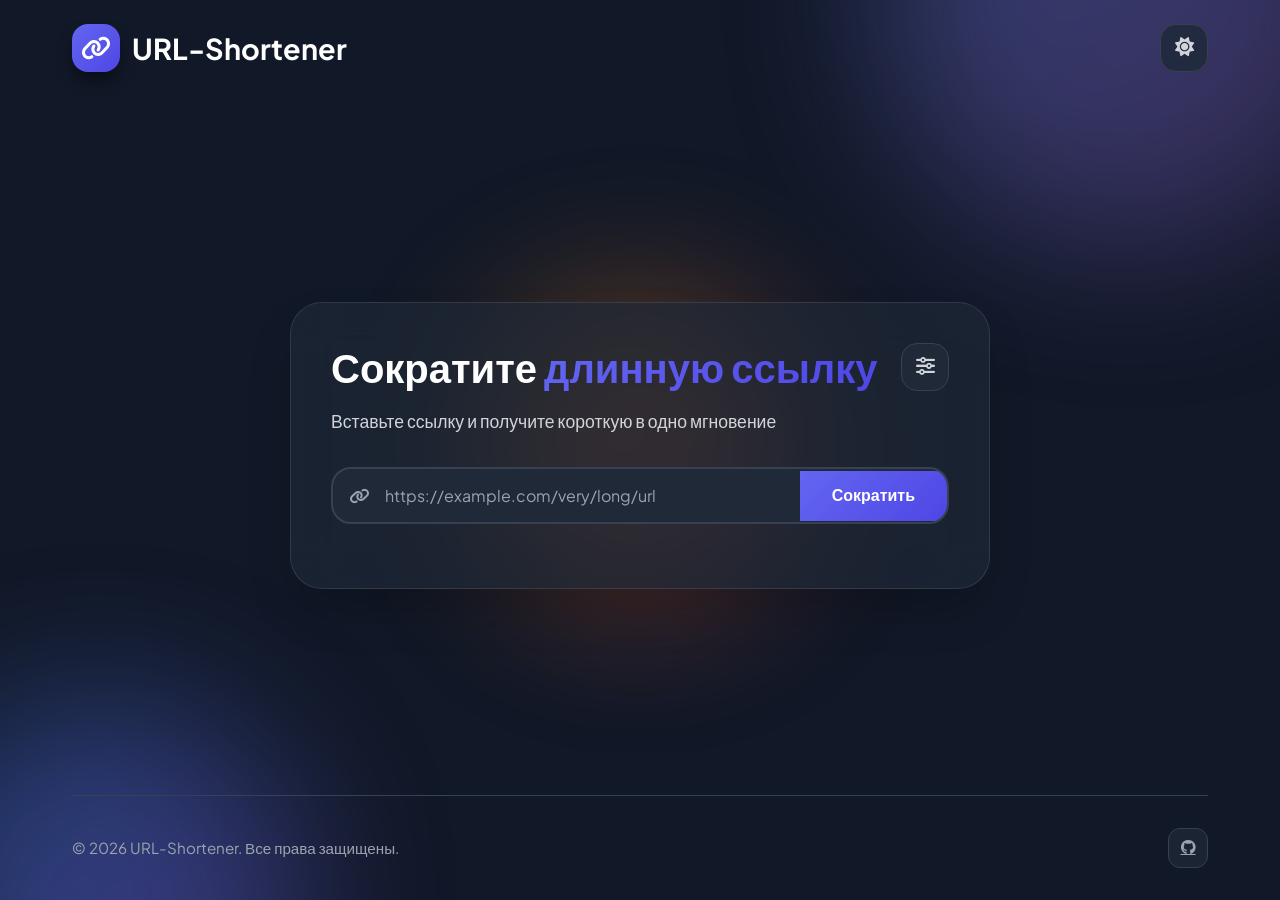
==== commit 51f99102: "⚒ A function has been written to check the availability of a link when creating a short link. Now th" ====
--- a/frontend/index.html
+++ b/frontend/index.html
@@ -25,7 +25,7 @@
                 <div class="logo-icon">
                     <i class="fas fa-link"></i>
                 </div>
-                <span class="logo-text">URL-<span class="logo-highlight">Shortener</span></span>
+                <span class="logo-text"></span>
             </div>
             <div class="theme-toggle">
                 <i class="fas fa-moon"></i>
@@ -40,7 +40,6 @@
                         <h1 class="title">
                             Сократите <span class="title-gradient">длинную ссылку</span>
                         </h1>
-                        <!-- Кнопка настроек -->
                         <button type="button" id="toggleAdvancedBtn" class="settings-btn" title="Дополнительные настройки">
                             <i class="fas fa-sliders-h"></i>
                         </button>
@@ -55,7 +54,7 @@
                                 <input 
                                     type="url" 
                                     id="urlInput" 
-                                    placeholder="https://example.com/very/long/url"
+                                    placeholder="Загрузка..." 
                                     required
                                 >
                                 <button type="submit" id="shortenBtn" class="btn-primary">
@@ -125,6 +124,9 @@
                                 <i class="fas fa-check-circle"></i>
                             </div>
                             <span>Готово! Ваша короткая ссылка:</span>
+                            <button class="close-result-btn" id="closeResultBtn" title="Закрыть">
+                                <i class="fas fa-times"></i>
+                            </button>
                         </div>
                         <div class="result-content">
                             <div class="url-display">
@@ -136,26 +138,7 @@
                             </div>
                             <div class="original-url" id="originalUrl">
                                 <i class="fas fa-link"></i>
-                                <span>https://example.com/very/long/urls</span>
-                            </div>
-                        </div>
-
-                        <!-- Статистика -->
-                        <div class="stats-mini" id="statsMini" style="display: none;">
-                            <div class="stat-item">
-                                <i class="fas fa-eye"></i>
-                                <div class="stat-info">
-                                    <span class="stat-label">Переходов</span>
-                                    <span class="stat-value" id="clickCount">0</span>
-                                </div>
-                            </div>
-                            <div class="stat-divider"></div>
-                            <div class="stat-item">
-                                <i class="fas fa-calendar"></i>
-                                <div class="stat-info">
-                                    <span class="stat-label">Создана</span>
-                                    <span class="stat-value" id="createdDate">сегодня</span>
-                                </div>
+                                <span></span>
                             </div>
                         </div>
                     </div>
@@ -165,7 +148,7 @@
 
         <!-- Footer -->
         <footer class="footer">
-            <p>© 2026 URL-Shortener. Все права защищены.</p>
+            <p></p> <!-- Пустой параграф, заполним через JS -->
             <div class="footer-links">
                 <a href="https://github.com/kite-house/URL-Shortener" class="footer-link"><i class="fab fa-github"></i></a>
             </div>
--- a/frontend/css/style.css
+++ b/frontend/css/style.css
@@ -443,14 +443,52 @@
 }
 
 .input-prefix {
-    padding: 0 0.75rem;
-    color: var(--text-muted);
-    font-weight: 600;
-    background: var(--bg-secondary);
+    padding: 0 1.2rem;
+    background: linear-gradient(145deg, var(--primary-500), var(--primary-700));
     height: 100%;
     display: flex;
     align-items: center;
-    border-right: 2px solid var(--border-color);
+    color: white;
+    font-weight: 700;
+    font-size: 1.2rem;
+    border-right: 2px solid rgba(255, 255, 255, 0.2);
+    position: relative;
+    overflow: hidden;
+    box-shadow: 2px 0 10px rgba(79, 70, 229, 0.3);
+    text-shadow: 0 2px 4px rgba(0, 0, 0, 0.2);
+}
+
+/* Блестящий эффект при наведении */
+.input-prefix::before {
+    content: '';
+    position: absolute;
+    top: 0;
+    left: -100%;
+    width: 100%;
+    height: 100%;
+    background: linear-gradient(90deg, 
+        transparent, 
+        rgba(255, 255, 255, 0.3), 
+        transparent
+    );
+    transition: left 0.7s ease;
+}
+
+.setting-input-wrapper:hover .input-prefix::before {
+    left: 100%;
+}
+
+/* Эффект при фокусе */
+.setting-input-wrapper:focus-within .input-prefix {
+    background: linear-gradient(145deg, var(--primary-600), var(--primary-800));
+    box-shadow: 0 0 20px var(--primary-500);
+    border-right-color: var(--primary-300);
+}
+
+/* Адаптация для темной темы */
+.dark-theme .input-prefix {
+    background: linear-gradient(145deg, var(--primary-600), var(--primary-900));
+    box-shadow: 2px 0 15px rgba(129, 140, 248, 0.5);
 }
 
 .setting-input {
@@ -482,11 +520,14 @@
     background: var(--border-color);
     border-radius: 3px;
     outline: none;
-    -webkit-appearance: none;
+    -webkit-appearance: none;  /* Для Safari и Chrome */
+    -moz-appearance: none;     /* Для Firefox */
+    appearance: none;          /* Стандартное свойство */
 }
 
 .slider::-webkit-slider-thumb {
     -webkit-appearance: none;
+    appearance: none;
     width: 20px;
     height: 20px;
     background: var(--accent-color);
@@ -500,6 +541,21 @@
     transform: scale(1.2);
 }
 
+.slider::-moz-range-thumb {
+    width: 20px;
+    height: 20px;
+    background: var(--accent-color);
+    border-radius: 50%;
+    cursor: pointer;
+    transition: all var(--transition-fast);
+    box-shadow: 0 2px 10px var(--accent-color);
+    border: none;
+}
+
+.slider::-moz-range-thumb:hover {
+    transform: scale(1.2);
+}
+
 .slider-markers {
     display: flex;
     justify-content: space-between;
@@ -515,6 +571,7 @@
     background: linear-gradient(135deg, var(--primary-50), var(--primary-100));
     border-radius: 20px;
     animation: slideUp 0.5s ease;
+    border: 1px solid rgba(99, 102, 241, 0.2);
 }
 
 .dark-theme .result-card {
@@ -562,6 +619,8 @@
     background: transparent;
     color: var(--text-primary);
     font-size: 0.95rem;
+    font-family: 'Courier New', monospace;
+    font-weight: 500;
 }
 
 .url-display input:focus {
@@ -579,10 +638,30 @@
     cursor: pointer;
     transition: all var(--transition-base);
     font-weight: 500;
+    position: relative;
+    overflow: hidden;
 }
 
 .copy-btn:hover {
     background: var(--accent-hover);
+}
+
+.copy-btn::before {
+    content: '';
+    position: absolute;
+    top: 50%;
+    left: 50%;
+    width: 0;
+    height: 0;
+    border-radius: 50%;
+    background: rgba(255, 255, 255, 0.2);
+    transform: translate(-50%, -50%);
+    transition: width 0.6s, height 0.6s;
+}
+
+.copy-btn:hover::before {
+    width: 300px;
+    height: 300px;
 }
 
 .original-url {
@@ -602,49 +681,6 @@
     white-space: nowrap;
     overflow: hidden;
     text-overflow: ellipsis;
-}
-
-/* Mini Stats */
-.stats-mini {
-    display: flex;
-    align-items: center;
-    gap: 1rem;
-    margin-top: 1rem;
-    padding-top: 1rem;
-    border-top: 1px solid rgba(255, 255, 255, 0.1);
-}
-
-.stat-item {
-    display: flex;
-    align-items: center;
-    gap: 0.75rem;
-    flex: 1;
-}
-
-.stat-item i {
-    color: var(--accent-color);
-    font-size: 1.2rem;
-}
-
-.stat-info {
-    display: flex;
-    flex-direction: column;
-}
-
-.stat-label {
-    font-size: 0.75rem;
-    color: var(--text-muted);
-}
-
-.stat-value {
-    font-weight: 600;
-    color: var(--text-primary);
-}
-
-.stat-divider {
-    width: 1px;
-    height: 30px;
-    background: var(--border-color);
 }
 
 /* Footer */
@@ -821,17 +857,184 @@
         justify-content: center;
     }
     
-    .stats-mini {
-        flex-direction: column;
-    }
-    
-    .stat-divider {
-        display: none;
-    }
-    
     .footer {
         flex-direction: column;
         gap: 1rem;
         text-align: center;
     }
+}
+
+/* Дополнительные стили для улучшенного UI */
+
+/* Стили для заблокированного поля */
+.field-disabled {
+    opacity: 0.7;
+    position: relative;
+    pointer-events: none;
+}
+
+.field-disabled::after {
+    content: '';
+    position: absolute;
+    top: 0;
+    left: 0;
+    width: 100%;
+    height: 100%;
+    background: rgba(128, 128, 128, 0.05);
+    border-radius: 12px;
+    pointer-events: none;
+}
+
+.slider.disabled {
+    opacity: 0.5;
+    cursor: not-allowed;
+}
+
+.slider.disabled::-webkit-slider-thumb {
+    background: var(--gray-400);
+    cursor: not-allowed;
+    box-shadow: none;
+}
+
+.slider.disabled::-webkit-slider-thumb:hover {
+    transform: none;
+}
+
+.slider.disabled::-moz-range-thumb {
+    background: var(--gray-400);
+    cursor: not-allowed;
+    box-shadow: none;
+}
+
+.slider.disabled::-moz-range-thumb:hover {
+    transform: none;
+}
+
+#lengthValue.disabled {
+    color: var(--text-muted);
+    opacity: 0.7;
+}
+
+/* Стили для подсказок */
+.field-hint {
+    margin-top: 0.5rem;
+    padding: 0.5rem 0.75rem;
+    border-radius: 8px;
+    font-size: 0.85rem;
+    display: flex;
+    align-items: center;
+    gap: 0.5rem;
+    animation: slideDown 0.3s ease;
+    width: 100%;
+}
+
+.field-hint i {
+    font-size: 0.9rem;
+}
+
+.field-hint-warning {
+    background: rgba(245, 158, 11, 0.1);
+    color: #f59e0b;
+    border-left: 3px solid #f59e0b;
+}
+
+.field-hint-error {
+    background: rgba(239, 68, 68, 0.1);
+    color: #ef4444;
+    border-left: 3px solid #ef4444;
+}
+
+.field-hint-success {
+    background: rgba(16, 185, 129, 0.1);
+    color: #10b981;
+    border-left: 3px solid #10b981;
+}
+
+.field-hint-info {
+    background: rgba(59, 130, 246, 0.1);
+    color: #3b82f6;
+    border-left: 3px solid #3b82f6;
+}
+
+/* Стили для невалидного поля */
+.setting-input.invalid {
+    border-color: #ef4444 !important;
+    background: rgba(239, 68, 68, 0.02);
+}
+
+.setting-input.invalid:focus {
+    border-color: #ef4444 !important;
+    box-shadow: 0 0 0 3px rgba(239, 68, 68, 0.2) !important;
+}
+
+/* Стили для активной кнопки настроек */
+.settings-btn.active {
+    background: var(--accent-color);
+    color: white;
+    transform: rotate(90deg);
+}
+
+.settings-btn i {
+    transition: transform 0.3s ease;
+}
+
+/* Кнопка закрытия результата */
+.result-header {
+    display: flex;
+    align-items: center;
+    gap: 0.75rem;
+    color: var(--success-color);
+    font-weight: 500;
+    margin-bottom: 1rem;
+    position: relative;
+}
+
+.close-result-btn {
+    width: 32px;
+    height: 32px;
+    border-radius: 50%;
+    background: rgba(0, 0, 0, 0.05);
+    border: 1px solid var(--border-color);
+    color: var(--text-muted);
+    cursor: pointer;
+    display: flex;
+    align-items: center;
+    justify-content: center;
+    margin-left: auto;
+    transition: all var(--transition-base);
+    font-size: 1rem;
+    padding: 0;
+}
+
+.close-result-btn:hover {
+    background: var(--danger-color);
+    color: white;
+    border-color: var(--danger-color);
+    transform: rotate(90deg);
+}
+
+.dark-theme .close-result-btn {
+    background: rgba(255, 255, 255, 0.1);
+    color: var(--text-secondary);
+}
+
+.dark-theme .close-result-btn:hover {
+    background: var(--danger-color);
+    color: white;
+}
+
+/* Анимация для скрытия результата */
+.result-card.hiding {
+    animation: slideDown 0.3s ease forwards;
+}
+
+@keyframes slideDown {
+    from {
+        opacity: 1;
+        transform: translateY(0);
+    }
+    to {
+        opacity: 0;
+        transform: translateY(20px);
+    }
 }
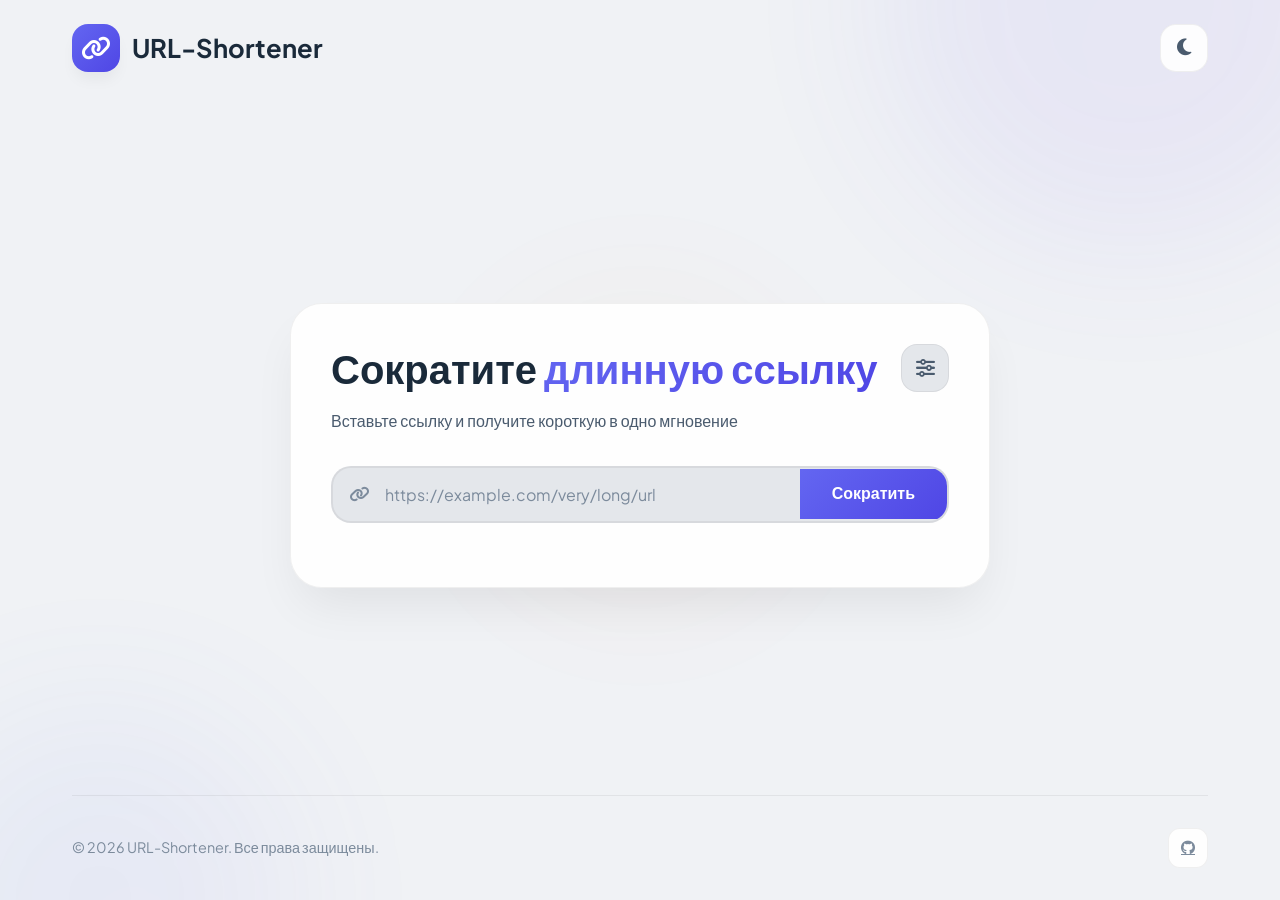
==== commit b803a5f5: "🐳 Add Docker configuration with nginx proxy for slug routing, update frontend" ====
--- a/frontend/index.html
+++ b/frontend/index.html
@@ -9,9 +9,21 @@
     <link href="https://fonts.googleapis.com/css2?family=Plus+Jakarta+Sans:wght@300;400;500;600;700;800&display=swap" rel="stylesheet">
     <link rel="stylesheet" href="https://cdnjs.cloudflare.com/ajax/libs/font-awesome/6.7.2/css/all.min.css">
     <link rel="stylesheet" href="css/style.css">
+    <link rel="icon" href="assets/favicon.ico" type="image/x-icon">
+    <script>
+        // Функция для определения и применения темы
+        (function() {
+            const savedTheme = localStorage.getItem('theme');
+            const prefersDark = window.matchMedia('(prefers-color-scheme: dark)').matches;
+            
+            if (savedTheme === 'dark' || (!savedTheme && prefersDark)) {
+                document.documentElement.classList.add('dark-theme');
+                document.body.classList.add('dark-theme');
+            }
+        })();
+    </script>
 </head>
 <body>
-    <!-- Анимированный фон -->
     <div class="gradient-bg">
         <div class="gradient-orb orb-1"></div>
         <div class="gradient-orb orb-2"></div>
@@ -19,7 +31,6 @@
     </div>
 
     <div class="wrapper">
-        <!-- Header -->
         <header class="header">
             <div class="logo">
                 <div class="logo-icon">
@@ -27,12 +38,11 @@
                 </div>
                 <span class="logo-text"></span>
             </div>
-            <div class="theme-toggle">
+            <div class="theme-toggle" id="themeToggle">
                 <i class="fas fa-moon"></i>
             </div>
         </header>
 
-        <!-- Main Content -->
         <main class="main-centered">
             <div class="content-wrapper">
                 <div class="card form-card glass-effect">
@@ -56,6 +66,8 @@
                                     id="urlInput" 
                                     placeholder="Загрузка..." 
                                     required
+                                    autocomplete="off"
+                                    spellcheck="false"
                                 >
                                 <button type="submit" id="shortenBtn" class="btn-primary">
                                     <span class="btn-text">Сократить</span>
@@ -66,7 +78,6 @@
                             </div>
                         </div>
 
-                        <!-- Дополнительные настройки -->
                         <div class="advanced-settings" id="advancedSettings" style="display: none;">
                             <div class="settings-panel">
                                 <div class="settings-header">
@@ -86,6 +97,8 @@
                                                 id="customSlug" 
                                                 placeholder="my-custom-link"
                                                 class="setting-input"
+                                                autocomplete="off"
+                                                spellcheck="false"
                                             >
                                         </div>
                                         <small class="setting-hint">Только латинские буквы, цифры, дефис и подчеркивание</small>
@@ -112,12 +125,30 @@
                                             </div>
                                         </div>
                                     </div>
+
+                                    <div class="setting-item">
+                                        <label for="ttlDays" class="setting-label">
+                                            <i class="fas fa-hourglass-half"></i>
+                                            <span>Срок действия ссылки</span>
+                                        </label>
+                                        <div class="setting-input-wrapper">
+                                            <select id="ttlDays" class="setting-input" style="padding: 0.75rem 1rem;">
+                                                <option value="">Бессрочно</option>
+                                                <option value="1">1 день</option>
+                                                <option value="3">3 дня</option>
+                                                <option value="7">7 дней</option>
+                                                <option value="30">30 дней</option>
+                                                <option value="90">90 дней</option>
+                                                <option value="365">1 год</option>
+                                            </select>
+                                        </div>
+                                        <small class="setting-hint">Ссылка автоматически истечёт через выбранный период</small>
+                                    </div>
                                 </div>
                             </div>
                         </div>
                     </form>
 
-                    <!-- Результат -->
                     <div class="result-card" id="resultCard" style="display: none;">
                         <div class="result-header">
                             <div class="result-icon">
@@ -140,15 +171,18 @@
                                 <i class="fas fa-link"></i>
                                 <span></span>
                             </div>
+                            <div class="expiry-info" id="expiryInfo" style="margin-top: 0.75rem; font-size: 0.8rem; color: var(--text-muted);">
+                                <i class="fas fa-clock"></i>
+                                <span id="expiryText"></span>
+                            </div>
                         </div>
                     </div>
                 </div>
             </div>
         </main>
 
-        <!-- Footer -->
         <footer class="footer">
-            <p></p> <!-- Пустой параграф, заполним через JS -->
+            <p></p>
             <div class="footer-links">
                 <a href="https://github.com/kite-house/URL-Shortener" class="footer-link"><i class="fab fa-github"></i></a>
             </div>
@@ -159,5 +193,29 @@
 
     <script src="js/api.js"></script>
     <script src="js/ui.js"></script>
+    <script>
+        // Тоггл темы
+        const themeToggle = document.getElementById('themeToggle');
+        if (themeToggle) {
+            themeToggle.addEventListener('click', () => {
+                document.body.classList.toggle('dark-theme');
+                const icon = themeToggle.querySelector('i');
+                if (document.body.classList.contains('dark-theme')) {
+                    icon.className = 'fas fa-sun';
+                    localStorage.setItem('theme', 'dark');
+                } else {
+                    icon.className = 'fas fa-moon';
+                    localStorage.setItem('theme', 'light');
+                }
+            });
+            
+            const icon = themeToggle.querySelector('i');
+            if (document.body.classList.contains('dark-theme')) {
+                icon.className = 'fas fa-sun';
+            } else {
+                icon.className = 'fas fa-moon';
+            }
+        }
+    </script>
 </body>
 </html>
--- a/frontend/css/style.css
+++ b/frontend/css/style.css
@@ -5,67 +5,43 @@
 }
 
 :root {
-    /* Основные цвета */
-    --primary-50: #eef2ff;
-    --primary-100: #e0e7ff;
-    --primary-200: #c7d2fe;
-    --primary-300: #a5b4fc;
-    --primary-400: #818cf8;
-    --primary-500: #6366f1;
-    --primary-600: #4f46e5;
-    --primary-700: #4338ca;
-    --primary-800: #3730a3;
-    --primary-900: #312e81;
-    
-    /* Нейтральные цвета */
-    --gray-50: #f9fafb;
-    --gray-100: #f3f4f6;
-    --gray-200: #e5e7eb;
-    --gray-300: #d1d5db;
-    --gray-400: #9ca3af;
-    --gray-500: #6b7280;
-    --gray-600: #4b5563;
-    --gray-700: #374151;
-    --gray-800: #1f2937;
-    --gray-900: #111827;
-    
-    /* Светлая тема */
-    --bg-primary: #ffffff;
-    --bg-secondary: var(--gray-50);
-    --bg-card: rgba(255, 255, 255, 0.8);
-    --text-primary: var(--gray-900);
-    --text-secondary: var(--gray-600);
-    --text-muted: var(--gray-500);
-    --border-color: var(--gray-200);
-    --accent-color: var(--primary-600);
-    --accent-hover: var(--primary-700);
-    --accent-light: var(--primary-50);
+    /* Светлая тема - мягкая, не слепит */
+    --bg-primary: #f0f2f5;
+    --bg-secondary: #e4e7eb;
+    --bg-card: rgba(255, 255, 255, 0.9);
+    --text-primary: #1a2a3a;
+    --text-secondary: #4a5b6e;
+    --text-muted: #7c8b9c;
+    --border-color: rgba(0, 0, 0, 0.06);
+    --accent-color: #6366f1;
+    --accent-hover: #4f46e5;
+    --accent-light: rgba(99, 102, 241, 0.1);
     --success-color: #10b981;
     --danger-color: #ef4444;
-    --shadow-sm: 0 1px 2px 0 rgb(0 0 0 / 0.05);
-    --shadow-md: 0 4px 6px -1px rgb(0 0 0 / 0.1);
-    --shadow-lg: 0 10px 15px -3px rgb(0 0 0 / 0.1);
-    --shadow-xl: 0 20px 25px -5px rgb(0 0 0 / 0.1);
-    --shadow-2xl: 0 25px 50px -12px rgb(0 0 0 / 0.25);
-    
-    /* Анимации */
+    --shadow-sm: 0 1px 2px 0 rgba(0, 0, 0, 0.03);
+    --shadow-md: 0 4px 6px -1px rgba(0, 0, 0, 0.05);
+    --shadow-lg: 0 10px 15px -3px rgba(0, 0, 0, 0.05);
+    --shadow-xl: 0 20px 25px -5px rgba(0, 0, 0, 0.05);
+    --shadow-2xl: 0 25px 50px -12px rgba(0, 0, 0, 0.08);
+    
     --transition-fast: 150ms cubic-bezier(0.4, 0, 0.2, 1);
     --transition-base: 300ms cubic-bezier(0.4, 0, 0.2, 1);
-    --transition-slow: 500ms cubic-bezier(0.4, 0, 0.2, 1);
 }
 
 .dark-theme {
-    --bg-primary: var(--gray-900);
-    --bg-secondary: var(--gray-800);
-    --bg-card: rgba(31, 41, 55, 0.8);
-    --text-primary: #ffffff;
-    --text-secondary: var(--gray-300);
-    --text-muted: var(--gray-400);
-    --border-color: var(--gray-700);
-    --accent-color: var(--primary-400);
-    --accent-hover: var(--primary-300);
-    --accent-light: rgba(79, 70, 229, 0.2);
-    --shadow-lg: 0 10px 15px -3px rgb(0 0 0 / 0.5);
+    /* Тёмная тема - приятная, не слишком тёмная */
+    --bg-primary: #1a202c;
+    --bg-secondary: #252b38;
+    --bg-card: rgba(37, 43, 56, 0.9);
+    --text-primary: #e2e8f0;
+    --text-secondary: #a0aec0;
+    --text-muted: #718096;
+    --border-color: rgba(255, 255, 255, 0.06);
+    --accent-color: #818cf8;
+    --accent-hover: #6366f1;
+    --accent-light: rgba(99, 102, 241, 0.15);
+    --shadow-lg: 0 10px 15px -3px rgba(0, 0, 0, 0.3);
+    --shadow-2xl: 0 25px 50px -12px rgba(0, 0, 0, 0.25);
 }
 
 body {
@@ -79,7 +55,7 @@
     overflow-x: hidden;
 }
 
-/* Анимированный градиентный фон */
+/* Анимированный градиентный фон - мягче */
 .gradient-bg {
     position: fixed;
     top: 0;
@@ -94,14 +70,14 @@
     position: absolute;
     border-radius: 50%;
     filter: blur(80px);
-    opacity: 0.4;
+    opacity: 0.3;
     animation: float 20s ease-in-out infinite;
 }
 
 .orb-1 {
     width: 500px;
     height: 500px;
-    background: linear-gradient(135deg, #667eea 0%, #764ba2 100%);
+    background: linear-gradient(135deg, rgba(99, 102, 241, 0.25), rgba(139, 92, 246, 0.25));
     top: -250px;
     right: -100px;
     animation-delay: 0s;
@@ -110,7 +86,7 @@
 .orb-2 {
     width: 400px;
     height: 400px;
-    background: linear-gradient(135deg, #3b82f6 0%, #8b5cf6 100%);
+    background: linear-gradient(135deg, rgba(59, 130, 246, 0.2), rgba(139, 92, 246, 0.2));
     bottom: -200px;
     left: -100px;
     animation-delay: -5s;
@@ -119,17 +95,32 @@
 .orb-3 {
     width: 300px;
     height: 300px;
-    background: linear-gradient(135deg, #f59e0b 0%, #ef4444 100%);
+    background: linear-gradient(135deg, rgba(245, 158, 11, 0.15), rgba(239, 68, 68, 0.15));
     top: 50%;
     left: 50%;
     transform: translate(-50%, -50%);
     animation-delay: -10s;
 }
 
+.dark-theme .orb-1 {
+    background: linear-gradient(135deg, rgba(99, 102, 241, 0.2), rgba(139, 92, 246, 0.2));
+    opacity: 0.2;
+}
+
+.dark-theme .orb-2 {
+    background: linear-gradient(135deg, rgba(59, 130, 246, 0.15), rgba(139, 92, 246, 0.15));
+    opacity: 0.2;
+}
+
+.dark-theme .orb-3 {
+    background: linear-gradient(135deg, rgba(245, 158, 11, 0.1), rgba(239, 68, 68, 0.1));
+    opacity: 0.2;
+}
+
 @keyframes float {
     0%, 100% { transform: translate(0, 0) scale(1); }
-    33% { transform: translate(30px, -30px) scale(1.1); }
-    66% { transform: translate(-20px, 20px) scale(0.9); }
+    33% { transform: translate(30px, -30px) scale(1.05); }
+    66% { transform: translate(-20px, 20px) scale(0.95); }
 }
 
 .wrapper {
@@ -160,7 +151,7 @@
 .logo-icon {
     width: 48px;
     height: 48px;
-    background: linear-gradient(135deg, var(--primary-500), var(--primary-600));
+    background: linear-gradient(135deg, var(--accent-color), var(--accent-hover));
     border-radius: 16px;
     display: flex;
     align-items: center;
@@ -168,25 +159,17 @@
     color: white;
     font-size: 1.5rem;
     box-shadow: var(--shadow-lg);
-    transform: rotate(0deg);
     transition: transform var(--transition-base);
 }
 
 .logo:hover .logo-icon {
-    transform: rotate(10deg) scale(1.1);
+    transform: rotate(10deg) scale(1.05);
 }
 
 .logo-text {
-    font-size: 1.8rem;
+    font-size: 1.6rem;
     font-weight: 700;
     color: var(--text-primary);
-}
-
-.logo-highlight {
-    background: linear-gradient(135deg, var(--primary-500), var(--primary-600));
-    -webkit-background-clip: text;
-    -webkit-text-fill-color: transparent;
-    background-clip: text;
 }
 
 .theme-toggle {
@@ -231,7 +214,7 @@
 .card {
     background: var(--bg-card);
     backdrop-filter: blur(20px);
-    border: 1px solid rgba(255, 255, 255, 0.1);
+    border: 1px solid var(--border-color);
     border-radius: 32px;
     padding: 2.5rem;
     box-shadow: var(--shadow-2xl);
@@ -239,17 +222,8 @@
 }
 
 .card:hover {
-    transform: translateY(-4px);
-    box-shadow: 0 30px 60px -10px rgba(99, 102, 241, 0.3);
-}
-
-.glass-effect {
-    background: rgba(255, 255, 255, 0.7);
-    backdrop-filter: blur(20px);
-}
-
-.dark-theme .glass-effect {
-    background: rgba(31, 41, 55, 0.7);
+    transform: translateY(-2px);
+    box-shadow: 0 30px 60px -10px rgba(99, 102, 241, 0.15);
 }
 
 /* Form Header */
@@ -268,7 +242,7 @@
 }
 
 .title-gradient {
-    background: linear-gradient(135deg, var(--primary-500), var(--primary-600));
+    background: linear-gradient(135deg, var(--accent-color), var(--accent-hover));
     -webkit-background-clip: text;
     -webkit-text-fill-color: transparent;
     background-clip: text;
@@ -295,19 +269,20 @@
     background: var(--accent-color);
     color: white;
     border-color: var(--accent-color);
-    transform: rotate(180deg);
+    transform: rotate(90deg);
 }
 
 .settings-btn.active {
     background: var(--accent-color);
     color: white;
+    transform: rotate(90deg);
 }
 
 /* Subtitle */
 .subtitle {
     color: var(--text-secondary);
     margin-bottom: 2rem;
-    font-size: 1.1rem;
+    font-size: 1rem;
 }
 
 /* Input Wrapper */
@@ -327,7 +302,7 @@
 
 .input-group:focus-within {
     border-color: var(--accent-color);
-    box-shadow: 0 0 0 4px var(--accent-light);
+    box-shadow: 0 0 0 3px var(--accent-light);
 }
 
 .input-icon {
@@ -356,7 +331,7 @@
 
 .btn-primary {
     padding: 1rem 2rem;
-    background: linear-gradient(135deg, var(--primary-500), var(--primary-600));
+    background: linear-gradient(135deg, var(--accent-color), var(--accent-hover));
     color: white;
     border: none;
     font-size: 1rem;
@@ -366,37 +341,23 @@
     white-space: nowrap;
     position: relative;
     overflow: hidden;
+    border-radius: 0;
 }
 
 .btn-primary:hover {
     transform: translateX(-2px);
-    box-shadow: 0 10px 20px -5px var(--primary-500);
-}
-
-.btn-primary::before {
-    content: '';
-    position: absolute;
-    top: 50%;
-    left: 50%;
-    width: 0;
-    height: 0;
-    border-radius: 50%;
-    background: rgba(255, 255, 255, 0.2);
-    transform: translate(-50%, -50%);
-    transition: width 0.6s, height 0.6s;
-}
-
-.btn-primary:hover::before {
-    width: 300px;
-    height: 300px;
+    box-shadow: 0 10px 20px -5px var(--accent-color);
 }
 
 /* Advanced Settings */
+.advanced-settings {
+    margin-top: 1rem;
+}
+
 .settings-panel {
     background: var(--bg-secondary);
     border-radius: 20px;
     padding: 1.5rem;
-    margin-top: 1rem;
     animation: slideDown 0.3s ease;
 }
 
@@ -426,7 +387,7 @@
     align-items: center;
     gap: 0.5rem;
     color: var(--text-secondary);
-    font-size: 0.95rem;
+    font-size: 0.9rem;
 }
 
 .setting-label i {
@@ -443,52 +404,12 @@
 }
 
 .input-prefix {
-    padding: 0 1.2rem;
-    background: linear-gradient(145deg, var(--primary-500), var(--primary-700));
-    height: 100%;
-    display: flex;
-    align-items: center;
+    padding: 0.75rem 1.2rem;
+    background: linear-gradient(135deg, var(--accent-color), var(--accent-hover));
     color: white;
     font-weight: 700;
-    font-size: 1.2rem;
+    font-size: 1rem;
     border-right: 2px solid rgba(255, 255, 255, 0.2);
-    position: relative;
-    overflow: hidden;
-    box-shadow: 2px 0 10px rgba(79, 70, 229, 0.3);
-    text-shadow: 0 2px 4px rgba(0, 0, 0, 0.2);
-}
-
-/* Блестящий эффект при наведении */
-.input-prefix::before {
-    content: '';
-    position: absolute;
-    top: 0;
-    left: -100%;
-    width: 100%;
-    height: 100%;
-    background: linear-gradient(90deg, 
-        transparent, 
-        rgba(255, 255, 255, 0.3), 
-        transparent
-    );
-    transition: left 0.7s ease;
-}
-
-.setting-input-wrapper:hover .input-prefix::before {
-    left: 100%;
-}
-
-/* Эффект при фокусе */
-.setting-input-wrapper:focus-within .input-prefix {
-    background: linear-gradient(145deg, var(--primary-600), var(--primary-800));
-    box-shadow: 0 0 20px var(--primary-500);
-    border-right-color: var(--primary-300);
-}
-
-/* Адаптация для темной темы */
-.dark-theme .input-prefix {
-    background: linear-gradient(145deg, var(--primary-600), var(--primary-900));
-    box-shadow: 2px 0 15px rgba(129, 140, 248, 0.5);
 }
 
 .setting-input {
@@ -504,9 +425,19 @@
     outline: none;
 }
 
+.setting-input-wrapper select {
+    flex: 1;
+    padding: 0.75rem 1rem;
+    background: var(--bg-primary);
+    border: none;
+    color: var(--text-primary);
+    font-size: 0.95rem;
+    cursor: pointer;
+}
+
 .setting-hint {
     color: var(--text-muted);
-    font-size: 0.8rem;
+    font-size: 0.75rem;
 }
 
 /* Slider */
@@ -520,14 +451,11 @@
     background: var(--border-color);
     border-radius: 3px;
     outline: none;
-    -webkit-appearance: none;  /* Для Safari и Chrome */
-    -moz-appearance: none;     /* Для Firefox */
-    appearance: none;          /* Стандартное свойство */
+    -webkit-appearance: none;
 }
 
 .slider::-webkit-slider-thumb {
     -webkit-appearance: none;
-    appearance: none;
     width: 20px;
     height: 20px;
     background: var(--accent-color);
@@ -541,41 +469,22 @@
     transform: scale(1.2);
 }
 
-.slider::-moz-range-thumb {
-    width: 20px;
-    height: 20px;
-    background: var(--accent-color);
-    border-radius: 50%;
-    cursor: pointer;
-    transition: all var(--transition-fast);
-    box-shadow: 0 2px 10px var(--accent-color);
-    border: none;
-}
-
-.slider::-moz-range-thumb:hover {
-    transform: scale(1.2);
-}
-
 .slider-markers {
     display: flex;
     justify-content: space-between;
     padding: 0.5rem 0;
     color: var(--text-muted);
-    font-size: 0.8rem;
+    font-size: 0.75rem;
 }
 
 /* Result Card */
 .result-card {
     margin-top: 2rem;
     padding: 1.5rem;
-    background: linear-gradient(135deg, var(--primary-50), var(--primary-100));
+    background: linear-gradient(135deg, rgba(99, 102, 241, 0.1), rgba(139, 92, 246, 0.05));
     border-radius: 20px;
     animation: slideUp 0.5s ease;
-    border: 1px solid rgba(99, 102, 241, 0.2);
-}
-
-.dark-theme .result-card {
-    background: linear-gradient(135deg, rgba(79, 70, 229, 0.2), rgba(99, 102, 241, 0.1));
+    border: 1px solid var(--border-color);
 }
 
 .result-header {
@@ -598,18 +507,33 @@
     color: white;
 }
 
+.close-result-btn {
+    margin-left: auto;
+    width: 32px;
+    height: 32px;
+    border-radius: 50%;
+    background: var(--bg-secondary);
+    border: 1px solid var(--border-color);
+    color: var(--text-muted);
+    cursor: pointer;
+    transition: all var(--transition-base);
+}
+
+.close-result-btn:hover {
+    background: var(--danger-color);
+    color: white;
+    border-color: var(--danger-color);
+    transform: rotate(90deg);
+}
+
 .url-display {
     display: flex;
     align-items: center;
-    background: white;
+    background: var(--bg-primary);
     border-radius: 12px;
     overflow: hidden;
     margin-bottom: 1rem;
     border: 1px solid var(--border-color);
-}
-
-.dark-theme .url-display {
-    background: var(--gray-800);
 }
 
 .url-display input {
@@ -618,9 +542,8 @@
     border: none;
     background: transparent;
     color: var(--text-primary);
-    font-size: 0.95rem;
-    font-family: 'Courier New', monospace;
-    font-weight: 500;
+    font-size: 0.9rem;
+    font-family: monospace;
 }
 
 .url-display input:focus {
@@ -638,49 +561,25 @@
     cursor: pointer;
     transition: all var(--transition-base);
     font-weight: 500;
-    position: relative;
-    overflow: hidden;
 }
 
 .copy-btn:hover {
     background: var(--accent-hover);
-}
-
-.copy-btn::before {
-    content: '';
-    position: absolute;
-    top: 50%;
-    left: 50%;
-    width: 0;
-    height: 0;
-    border-radius: 50%;
-    background: rgba(255, 255, 255, 0.2);
-    transform: translate(-50%, -50%);
-    transition: width 0.6s, height 0.6s;
-}
-
-.copy-btn:hover::before {
-    width: 300px;
-    height: 300px;
+    transform: translateY(-1px);
 }
 
 .original-url {
     display: flex;
     align-items: center;
     gap: 0.5rem;
-    font-size: 0.85rem;
+    font-size: 0.8rem;
     color: var(--text-muted);
-    padding: 0.25rem 0.5rem;
-}
-
-.original-url i {
+}
+
+.expiry-info {
+    margin-top: 0.75rem;
     font-size: 0.8rem;
-}
-
-.original-url span {
-    white-space: nowrap;
-    overflow: hidden;
-    text-overflow: ellipsis;
+    color: var(--text-muted);
 }
 
 /* Footer */
@@ -691,7 +590,7 @@
     justify-content: space-between;
     align-items: center;
     color: var(--text-muted);
-    font-size: 0.95rem;
+    font-size: 0.9rem;
     border-top: 1px solid var(--border-color);
 }
 
@@ -753,16 +652,18 @@
     border-left: 4px solid var(--danger-color);
 }
 
-.toast i {
-    font-size: 1.2rem;
-}
-
-.toast.success i {
-    color: var(--success-color);
-}
-
-.toast.error i {
+/* Error message */
+.url-error-message {
+    display: flex;
+    align-items: center;
+    gap: 0.5rem;
+    margin-top: 0.75rem;
+    padding: 0.75rem 1rem;
+    background: rgba(239, 68, 68, 0.1);
+    border-left: 4px solid var(--danger-color);
+    border-radius: 8px;
     color: var(--danger-color);
+    font-size: 0.85rem;
 }
 
 /* Animations */
@@ -817,7 +718,11 @@
     }
     
     .title {
-        font-size: 2rem;
+        font-size: 1.8rem;
+    }
+    
+    .card {
+        padding: 1.5rem;
     }
     
     .input-group {
@@ -864,177 +769,34 @@
     }
 }
 
-/* Дополнительные стили для улучшенного UI */
-
-/* Стили для заблокированного поля */
-.field-disabled {
-    opacity: 0.7;
-    position: relative;
+/* Clean indicator */
+.clean-indicator {
+    position: absolute;
+    right: 120px;
+    top: 50%;
+    transform: translateY(-50%);
+    background: var(--accent-color);
+    color: white;
+    width: 28px;
+    height: 28px;
+    border-radius: 50%;
+    display: flex;
+    align-items: center;
+    justify-content: center;
+    font-size: 12px;
+    animation: popIn 0.3s ease;
+    z-index: 10;
     pointer-events: none;
-}
-
-.field-disabled::after {
-    content: '';
-    position: absolute;
-    top: 0;
-    left: 0;
-    width: 100%;
-    height: 100%;
-    background: rgba(128, 128, 128, 0.05);
-    border-radius: 12px;
-    pointer-events: none;
-}
-
-.slider.disabled {
-    opacity: 0.5;
-    cursor: not-allowed;
-}
-
-.slider.disabled::-webkit-slider-thumb {
-    background: var(--gray-400);
-    cursor: not-allowed;
-    box-shadow: none;
-}
-
-.slider.disabled::-webkit-slider-thumb:hover {
-    transform: none;
-}
-
-.slider.disabled::-moz-range-thumb {
-    background: var(--gray-400);
-    cursor: not-allowed;
-    box-shadow: none;
-}
-
-.slider.disabled::-moz-range-thumb:hover {
-    transform: none;
-}
-
-#lengthValue.disabled {
-    color: var(--text-muted);
-    opacity: 0.7;
-}
-
-/* Стили для подсказок */
-.field-hint {
-    margin-top: 0.5rem;
-    padding: 0.5rem 0.75rem;
-    border-radius: 8px;
-    font-size: 0.85rem;
-    display: flex;
-    align-items: center;
-    gap: 0.5rem;
-    animation: slideDown 0.3s ease;
-    width: 100%;
-}
-
-.field-hint i {
-    font-size: 0.9rem;
-}
-
-.field-hint-warning {
-    background: rgba(245, 158, 11, 0.1);
-    color: #f59e0b;
-    border-left: 3px solid #f59e0b;
-}
-
-.field-hint-error {
-    background: rgba(239, 68, 68, 0.1);
-    color: #ef4444;
-    border-left: 3px solid #ef4444;
-}
-
-.field-hint-success {
-    background: rgba(16, 185, 129, 0.1);
-    color: #10b981;
-    border-left: 3px solid #10b981;
-}
-
-.field-hint-info {
-    background: rgba(59, 130, 246, 0.1);
-    color: #3b82f6;
-    border-left: 3px solid #3b82f6;
-}
-
-/* Стили для невалидного поля */
-.setting-input.invalid {
-    border-color: #ef4444 !important;
-    background: rgba(239, 68, 68, 0.02);
-}
-
-.setting-input.invalid:focus {
-    border-color: #ef4444 !important;
-    box-shadow: 0 0 0 3px rgba(239, 68, 68, 0.2) !important;
-}
-
-/* Стили для активной кнопки настроек */
-.settings-btn.active {
-    background: var(--accent-color);
-    color: white;
-    transform: rotate(90deg);
-}
-
-.settings-btn i {
-    transition: transform 0.3s ease;
-}
-
-/* Кнопка закрытия результата */
-.result-header {
-    display: flex;
-    align-items: center;
-    gap: 0.75rem;
-    color: var(--success-color);
-    font-weight: 500;
-    margin-bottom: 1rem;
-    position: relative;
-}
-
-.close-result-btn {
-    width: 32px;
-    height: 32px;
-    border-radius: 50%;
-    background: rgba(0, 0, 0, 0.05);
-    border: 1px solid var(--border-color);
-    color: var(--text-muted);
-    cursor: pointer;
-    display: flex;
-    align-items: center;
-    justify-content: center;
-    margin-left: auto;
-    transition: all var(--transition-base);
-    font-size: 1rem;
-    padding: 0;
-}
-
-.close-result-btn:hover {
-    background: var(--danger-color);
-    color: white;
-    border-color: var(--danger-color);
-    transform: rotate(90deg);
-}
-
-.dark-theme .close-result-btn {
-    background: rgba(255, 255, 255, 0.1);
-    color: var(--text-secondary);
-}
-
-.dark-theme .close-result-btn:hover {
-    background: var(--danger-color);
-    color: white;
-}
-
-/* Анимация для скрытия результата */
-.result-card.hiding {
-    animation: slideDown 0.3s ease forwards;
-}
-
-@keyframes slideDown {
+    box-shadow: 0 2px 8px var(--accent-color);
+}
+
+@keyframes popIn {
     from {
+        opacity: 0;
+        transform: translateY(-50%) scale(0.5);
+    }
+    to {
         opacity: 1;
-        transform: translateY(0);
-    }
-    to {
-        opacity: 0;
-        transform: translateY(20px);
+        transform: translateY(-50%) scale(1);
     }
 }
